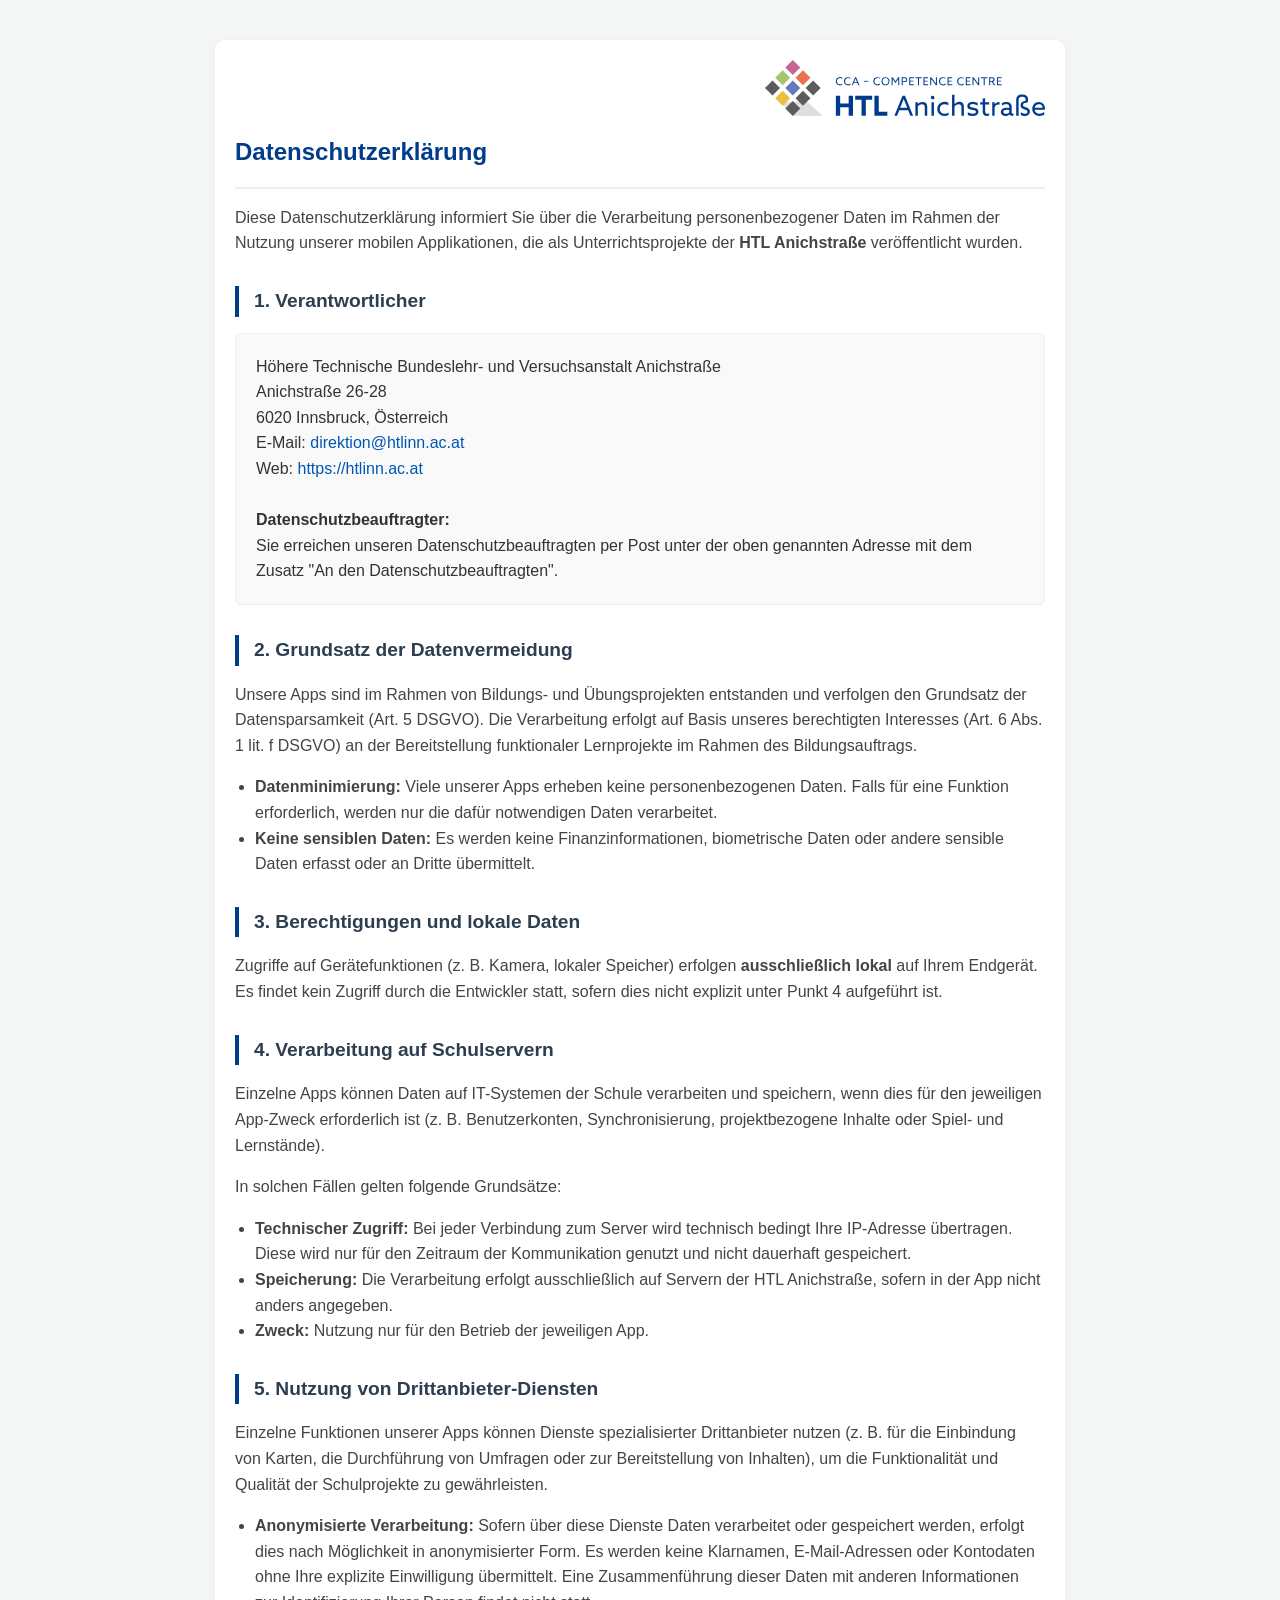
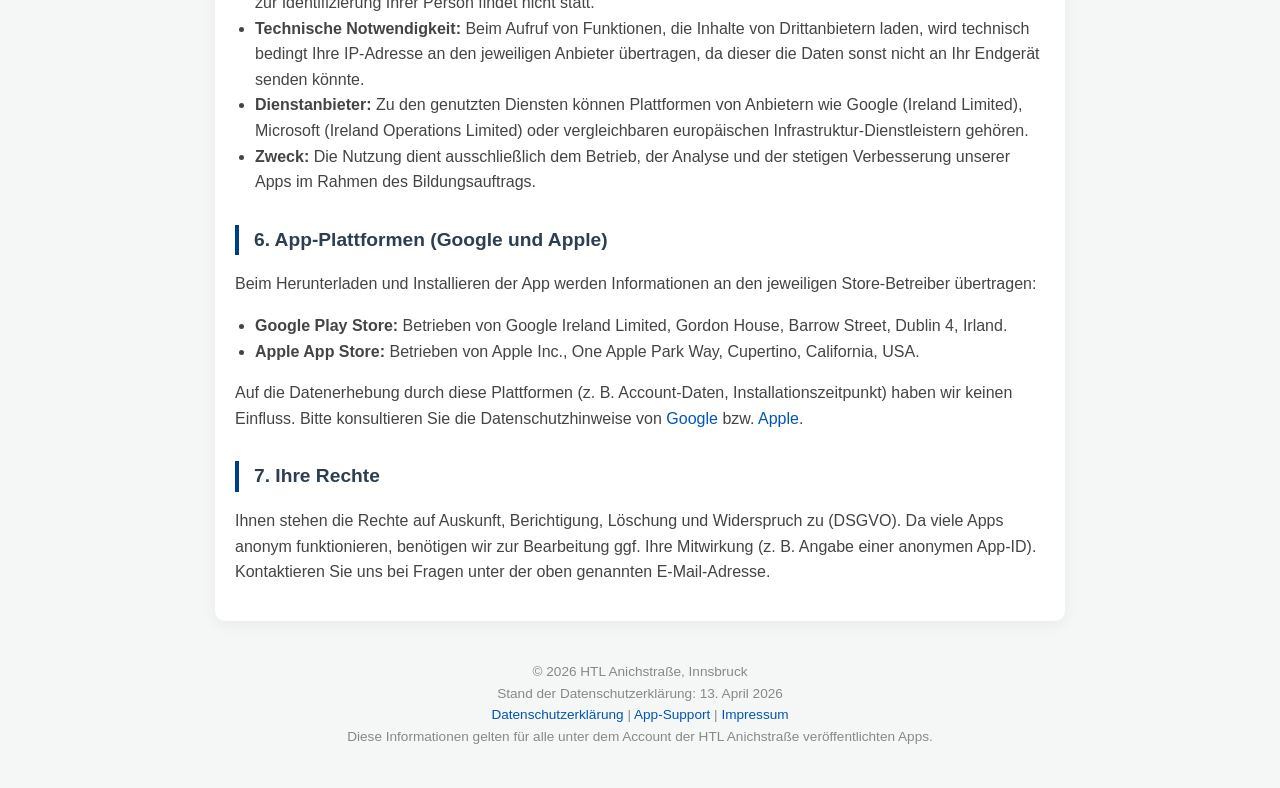
==== datenschutz/index.html @ c4dff3df "Aktualisiere den Text im Footer der Datenschutzerklärung und der Support-Seite für mehr Klarheit übe" ====
<!DOCTYPE html>
<html lang="de">
<head>
    <meta charset="UTF-8">
    <meta name="viewport" content="width=device-width, initial-scale=1.0">
    <link rel="icon" type="image/x-icon" href="/assets/icons/favicon.ico">
    <title>Datenschutzerklärung | HTL Anichstraße App-Projekte</title>
    <style>
        body {
            font-family: -apple-system, BlinkMacSystemFont, "Segoe UI", Roboto, Helvetica, Arial, sans-serif;
            line-height: 1.6;
            color: #333;
            max-width: 850px;
            margin: 0 auto;
            padding: 40px 20px;
            background-color: #f4f7f6;
        }
        .content-box {
            background: #fff;
            padding: 20px;
            border-radius: 10px;
            box-shadow: 0 4px 15px rgba(0,0,0,0.05);
        }
        h1 { color: #003C8B; border-bottom: 2px solid #eee; padding-bottom: 15px; margin-top: 10px; font-size: 1.5em;}
        h2 { color: #2c3e50; margin-top: 30px; border-left: 4px solid #003C8B; padding-left: 15px; font-size: 1.2em;}
        p, li { color: #444; font-size: 1.0em; }
        ul { padding-left: 20px; }
        .contact-info { background: #f9f9f9; padding: 20px; border-radius: 5px; border: 1px solid #eee; }
        footer { text-align: center; margin-top: 40px; font-size: 0.85em; color: #888; }
        a { color: #0056b3; text-decoration: none; }
        a:hover { text-decoration: underline; }
        .site-header { text-align: right; }
    </style>
</head>
<body>
    
<div class="content-box">
    <header class="site-header">
        <img src="/assets/images/htl-anichstrasse-logo.svg" alt="HTL Anichstraße Logo" style="max-width: 280px; height: auto;" />
    </header>

    <h1>Datenschutzerklärung</h1>
    <p>Diese Datenschutzerklärung informiert Sie über die Verarbeitung personenbezogener Daten im Rahmen der Nutzung unserer mobilen Applikationen, die als Unterrichtsprojekte der <strong>HTL Anichstraße</strong> veröffentlicht wurden.</p>

    <h2>1. Verantwortlicher</h2>
    <div class="contact-info">
        Höhere Technische Bundeslehr- und Versuchsanstalt Anichstraße<br>
        Anichstraße 26-28<br>
        6020 Innsbruck, Österreich<br>
        E-Mail: <a href="mailto:direktion@htlinn.ac.at">direktion@htlinn.ac.at</a><br>
        Web: <a href="https://htlinn.ac.at" target="_blank">https://htlinn.ac.at</a><br><br>
        <strong>Datenschutzbeauftragter:</strong><br>
        Sie erreichen unseren Datenschutzbeauftragten per Post unter der oben genannten Adresse mit dem Zusatz "An den Datenschutzbeauftragten".
    </div>

    <h2>2. Grundsatz der Datenvermeidung</h2>
    <p>Unsere Apps sind im Rahmen von Bildungs- und Übungsprojekten entstanden und verfolgen den Grundsatz der Datensparsamkeit (Art. 5 DSGVO). Die Verarbeitung erfolgt auf Basis unseres berechtigten Interesses (Art. 6 Abs. 1 lit. f DSGVO) an der Bereitstellung funktionaler Lernprojekte im Rahmen des Bildungsauftrags.</p>
    <ul>
        <li><strong>Datenminimierung:</strong> Viele unserer Apps erheben keine personenbezogenen Daten. Falls für eine Funktion erforderlich, werden nur die dafür notwendigen Daten verarbeitet.</li>
        <li><strong>Keine sensiblen Daten:</strong> Es werden keine Finanzinformationen, biometrische Daten oder andere sensible Daten erfasst oder an Dritte übermittelt.</li>
    </ul>

    <h2>3. Berechtigungen und lokale Daten</h2>
    <p>Zugriffe auf Gerätefunktionen (z. B. Kamera, lokaler Speicher) erfolgen <strong>ausschließlich lokal</strong> auf Ihrem Endgerät. Es findet kein Zugriff durch die Entwickler statt, sofern dies nicht explizit unter Punkt 4 aufgeführt ist.</p>

    <h2>4. Verarbeitung auf Schulservern</h2>
    <p>Einzelne Apps können Daten auf IT-Systemen der Schule verarbeiten und speichern, wenn dies für den jeweiligen App-Zweck erforderlich ist (z. B. Benutzerkonten, Synchronisierung, projektbezogene Inhalte oder Spiel- und Lernstände).</p>
    <p>In solchen Fällen gelten folgende Grundsätze:</p>
    <ul>
        <li><strong>Technischer Zugriff:</strong> Bei jeder Verbindung zum Server wird technisch bedingt Ihre IP-Adresse übertragen. Diese wird nur für den Zeitraum der Kommunikation genutzt und nicht dauerhaft gespeichert.</li>
        <li><strong>Speicherung:</strong> Die Verarbeitung erfolgt ausschließlich auf Servern der HTL Anichstraße, sofern in der App nicht anders angegeben.</li>
        <li><strong>Zweck:</strong> Nutzung nur für den Betrieb der jeweiligen App.</li>
    </ul>

    <h2>5. Nutzung von Drittanbieter-Diensten</h2>
    <p>Einzelne Funktionen unserer Apps können Dienste spezialisierter Drittanbieter nutzen (z. B. für die Einbindung von Karten, die Durchführung von Umfragen oder zur Bereitstellung von Inhalten), um die Funktionalität und Qualität der Schulprojekte zu gewährleisten.</p>
    <ul>
        <li><strong>Anonymisierte Verarbeitung:</strong> Sofern über diese Dienste Daten verarbeitet oder gespeichert werden, erfolgt dies nach Möglichkeit in anonymisierter Form. Es werden keine Klarnamen, E-Mail-Adressen oder Kontodaten ohne Ihre explizite Einwilligung übermittelt. Eine Zusammenführung dieser Daten mit anderen Informationen zur Identifizierung Ihrer Person findet nicht statt.</li>
        <li><strong>Technische Notwendigkeit:</strong> Beim Aufruf von Funktionen, die Inhalte von Drittanbietern laden, wird technisch bedingt Ihre IP-Adresse an den jeweiligen Anbieter übertragen, da dieser die Daten sonst nicht an Ihr Endgerät senden könnte.</li>
        <li><strong>Dienstanbieter:</strong> Zu den genutzten Diensten können Plattformen von Anbietern wie Google (Ireland Limited), Microsoft (Ireland Operations Limited) oder vergleichbaren europäischen Infrastruktur-Dienstleistern gehören.</li>
        <li><strong>Zweck:</strong> Die Nutzung dient ausschließlich dem Betrieb, der Analyse und der stetigen Verbesserung unserer Apps im Rahmen des Bildungsauftrags.</li>
    </ul>

    <h2>6. App-Plattformen (Google und Apple)</h2>
    <p>Beim Herunterladen und Installieren der App werden Informationen an den jeweiligen Store-Betreiber übertragen:</p>
    <ul>
        <li><strong>Google Play Store:</strong> Betrieben von Google Ireland Limited, Gordon House, Barrow Street, Dublin 4, Irland.</li>
        <li><strong>Apple App Store:</strong> Betrieben von Apple Inc., One Apple Park Way, Cupertino, California, USA.</li>
    </ul>
    <p>Auf die Datenerhebung durch diese Plattformen (z. B. Account-Daten, Installationszeitpunkt) haben wir keinen Einfluss. Bitte konsultieren Sie die Datenschutzhinweise von <a href="https://policies.google.com/privacy" target="_blank">Google</a> bzw. <a href="https://www.apple.com/legal/privacy/de-ww/" target="_blank">Apple</a>.</p>

    <h2>7. Ihre Rechte</h2>
    <p>Ihnen stehen die Rechte auf Auskunft, Berichtigung, Löschung und Widerspruch zu (DSGVO). Da viele Apps anonym funktionieren, benötigen wir zur Bearbeitung ggf. Ihre Mitwirkung (z. B. Angabe einer anonymen App-ID). Kontaktieren Sie uns bei Fragen unter der oben genannten E-Mail-Adresse.</p>
</div>

<footer>
    &copy; <span id="current-year"></span> HTL Anichstraße, Innsbruck<br>
    Stand der Datenschutzerklärung: 13. April 2026<br>
    <a href="https://htl-anichstrasse-apps.github.io/datenschutz/">Datenschutzerklärung</a> | 
    <a href="https://htl-anichstrasse-apps.github.io/support/">App-Support</a> | 
    <a href="https://htlinn.ac.at/impressum">Impressum</a><br>
    Diese Informationen gelten für alle unter dem Account der HTL Anichstraße veröffentlichten Apps.
</footer>

<script>
    document.getElementById("current-year").textContent = new Date().getFullYear();
</script>

</body>
</html>
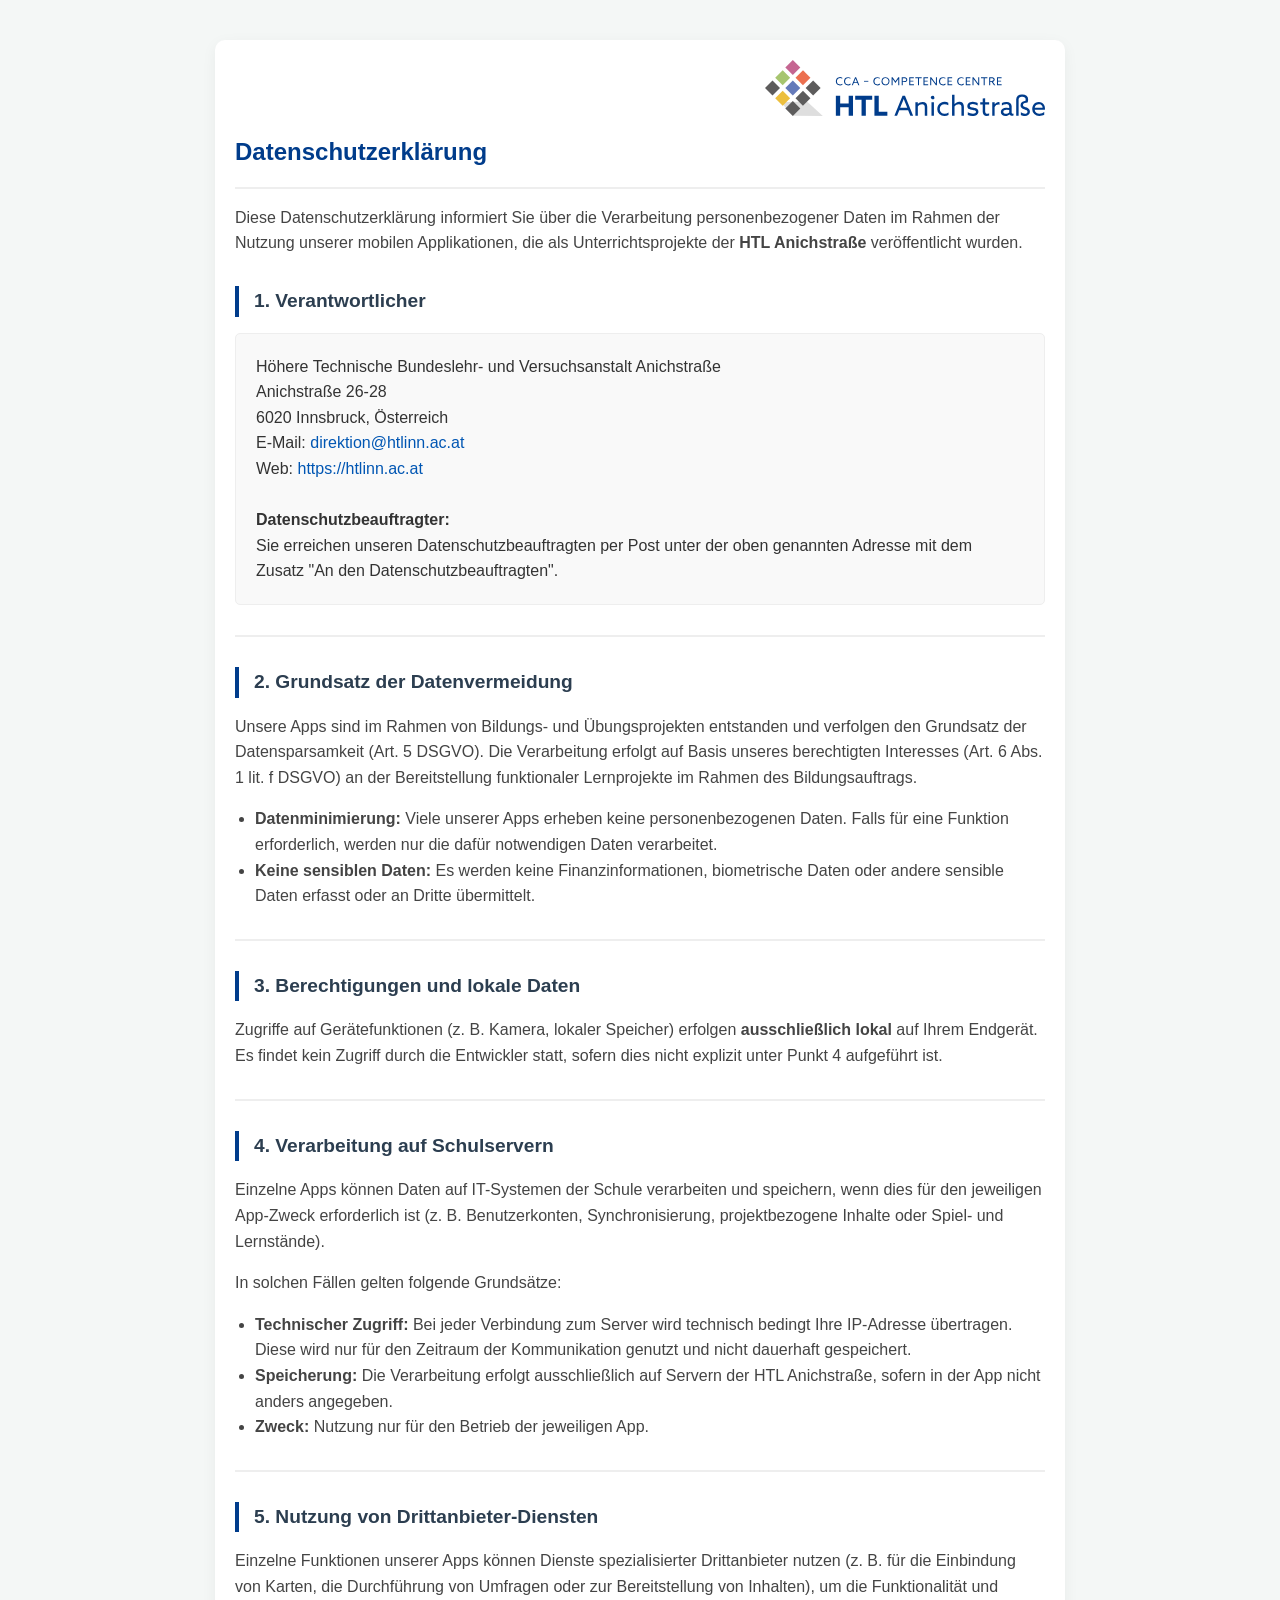
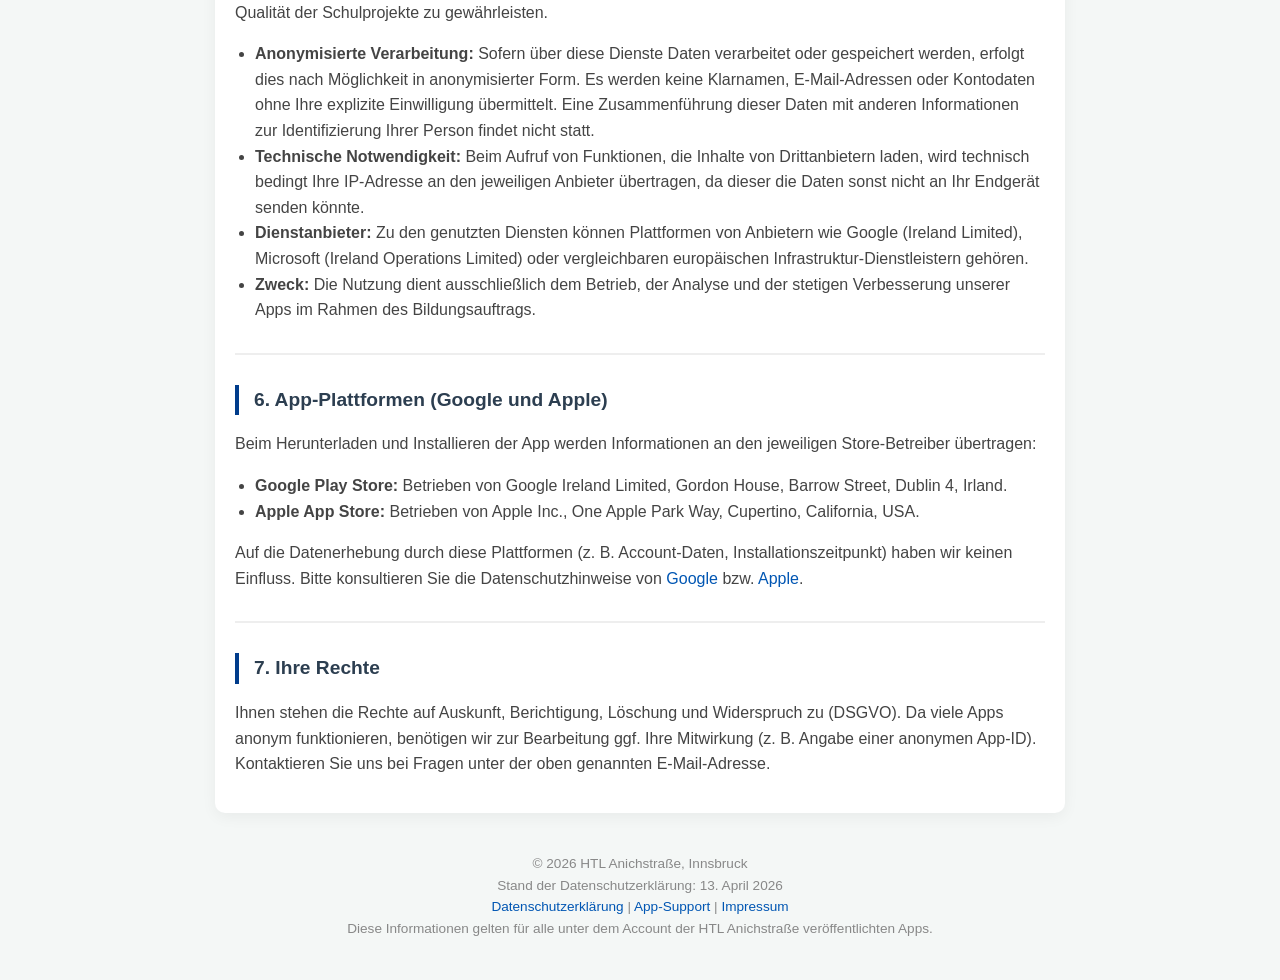
==== commit 24159abf: "Füge Abschnitts-Trenner in Datenschutz- und Support-Seiten hinzu; optimiere Styles für bessere Darst" ====
--- a/datenschutz/index.html
+++ b/datenschutz/index.html
@@ -4,39 +4,14 @@
     <meta charset="UTF-8">
     <meta name="viewport" content="width=device-width, initial-scale=1.0">
     <link rel="icon" type="image/x-icon" href="/assets/icons/favicon.ico">
+    <link rel="stylesheet" href="/assets/styles/main.css">
     <title>Datenschutzerklärung | HTL Anichstraße App-Projekte</title>
-    <style>
-        body {
-            font-family: -apple-system, BlinkMacSystemFont, "Segoe UI", Roboto, Helvetica, Arial, sans-serif;
-            line-height: 1.6;
-            color: #333;
-            max-width: 850px;
-            margin: 0 auto;
-            padding: 40px 20px;
-            background-color: #f4f7f6;
-        }
-        .content-box {
-            background: #fff;
-            padding: 20px;
-            border-radius: 10px;
-            box-shadow: 0 4px 15px rgba(0,0,0,0.05);
-        }
-        h1 { color: #003C8B; border-bottom: 2px solid #eee; padding-bottom: 15px; margin-top: 10px; font-size: 1.5em;}
-        h2 { color: #2c3e50; margin-top: 30px; border-left: 4px solid #003C8B; padding-left: 15px; font-size: 1.2em;}
-        p, li { color: #444; font-size: 1.0em; }
-        ul { padding-left: 20px; }
-        .contact-info { background: #f9f9f9; padding: 20px; border-radius: 5px; border: 1px solid #eee; }
-        footer { text-align: center; margin-top: 40px; font-size: 0.85em; color: #888; }
-        a { color: #0056b3; text-decoration: none; }
-        a:hover { text-decoration: underline; }
-        .site-header { text-align: right; }
-    </style>
 </head>
 <body>
     
 <div class="content-box">
     <header class="site-header">
-        <img src="/assets/images/htl-anichstrasse-logo.svg" alt="HTL Anichstraße Logo" style="max-width: 280px; height: auto;" />
+        <img class="site-logo" src="/assets/images/htl-anichstrasse-logo.svg" alt="HTL Anichstraße Logo" />
     </header>
 
     <h1>Datenschutzerklärung</h1>
@@ -52,6 +27,7 @@
         <strong>Datenschutzbeauftragter:</strong><br>
         Sie erreichen unseren Datenschutzbeauftragten per Post unter der oben genannten Adresse mit dem Zusatz "An den Datenschutzbeauftragten".
     </div>
+    <hr class="section-divider">
 
     <h2>2. Grundsatz der Datenvermeidung</h2>
     <p>Unsere Apps sind im Rahmen von Bildungs- und Übungsprojekten entstanden und verfolgen den Grundsatz der Datensparsamkeit (Art. 5 DSGVO). Die Verarbeitung erfolgt auf Basis unseres berechtigten Interesses (Art. 6 Abs. 1 lit. f DSGVO) an der Bereitstellung funktionaler Lernprojekte im Rahmen des Bildungsauftrags.</p>
@@ -59,9 +35,11 @@
         <li><strong>Datenminimierung:</strong> Viele unserer Apps erheben keine personenbezogenen Daten. Falls für eine Funktion erforderlich, werden nur die dafür notwendigen Daten verarbeitet.</li>
         <li><strong>Keine sensiblen Daten:</strong> Es werden keine Finanzinformationen, biometrische Daten oder andere sensible Daten erfasst oder an Dritte übermittelt.</li>
     </ul>
+    <hr class="section-divider">
 
     <h2>3. Berechtigungen und lokale Daten</h2>
     <p>Zugriffe auf Gerätefunktionen (z. B. Kamera, lokaler Speicher) erfolgen <strong>ausschließlich lokal</strong> auf Ihrem Endgerät. Es findet kein Zugriff durch die Entwickler statt, sofern dies nicht explizit unter Punkt 4 aufgeführt ist.</p>
+    <hr class="section-divider">
 
     <h2>4. Verarbeitung auf Schulservern</h2>
     <p>Einzelne Apps können Daten auf IT-Systemen der Schule verarbeiten und speichern, wenn dies für den jeweiligen App-Zweck erforderlich ist (z. B. Benutzerkonten, Synchronisierung, projektbezogene Inhalte oder Spiel- und Lernstände).</p>
@@ -71,6 +49,7 @@
         <li><strong>Speicherung:</strong> Die Verarbeitung erfolgt ausschließlich auf Servern der HTL Anichstraße, sofern in der App nicht anders angegeben.</li>
         <li><strong>Zweck:</strong> Nutzung nur für den Betrieb der jeweiligen App.</li>
     </ul>
+    <hr class="section-divider">
 
     <h2>5. Nutzung von Drittanbieter-Diensten</h2>
     <p>Einzelne Funktionen unserer Apps können Dienste spezialisierter Drittanbieter nutzen (z. B. für die Einbindung von Karten, die Durchführung von Umfragen oder zur Bereitstellung von Inhalten), um die Funktionalität und Qualität der Schulprojekte zu gewährleisten.</p>
@@ -80,6 +59,7 @@
         <li><strong>Dienstanbieter:</strong> Zu den genutzten Diensten können Plattformen von Anbietern wie Google (Ireland Limited), Microsoft (Ireland Operations Limited) oder vergleichbaren europäischen Infrastruktur-Dienstleistern gehören.</li>
         <li><strong>Zweck:</strong> Die Nutzung dient ausschließlich dem Betrieb, der Analyse und der stetigen Verbesserung unserer Apps im Rahmen des Bildungsauftrags.</li>
     </ul>
+    <hr class="section-divider">
 
     <h2>6. App-Plattformen (Google und Apple)</h2>
     <p>Beim Herunterladen und Installieren der App werden Informationen an den jeweiligen Store-Betreiber übertragen:</p>
@@ -88,6 +68,7 @@
         <li><strong>Apple App Store:</strong> Betrieben von Apple Inc., One Apple Park Way, Cupertino, California, USA.</li>
     </ul>
     <p>Auf die Datenerhebung durch diese Plattformen (z. B. Account-Daten, Installationszeitpunkt) haben wir keinen Einfluss. Bitte konsultieren Sie die Datenschutzhinweise von <a href="https://policies.google.com/privacy" target="_blank">Google</a> bzw. <a href="https://www.apple.com/legal/privacy/de-ww/" target="_blank">Apple</a>.</p>
+    <hr class="section-divider">
 
     <h2>7. Ihre Rechte</h2>
     <p>Ihnen stehen die Rechte auf Auskunft, Berichtigung, Löschung und Widerspruch zu (DSGVO). Da viele Apps anonym funktionieren, benötigen wir zur Bearbeitung ggf. Ihre Mitwirkung (z. B. Angabe einer anonymen App-ID). Kontaktieren Sie uns bei Fragen unter der oben genannten E-Mail-Adresse.</p>
--- a/assets/styles/main.css
+++ b/assets/styles/main.css
@@ -0,0 +1,200 @@
+body {
+    font-family: -apple-system, BlinkMacSystemFont, "Segoe UI", Roboto, Helvetica, Arial, sans-serif;
+    line-height: 1.6;
+    color: #333;
+    max-width: 850px;
+    margin: 0 auto;
+    padding: 40px 20px;
+    background-color: #f4f7f6;
+}
+
+.content-box {
+    background: #fff;
+    padding: 20px;
+    border-radius: 10px;
+    box-shadow: 0 4px 15px rgba(0,0,0,0.05);
+}
+
+h1 {
+    color: #003C8B;
+    border-bottom: 2px solid #eee;
+    padding-bottom: 15px;
+    margin-top: 10px;
+    font-size: 1.5em;
+}
+
+h2 {
+    color: #2c3e50;
+    margin-top: 30px;
+    border-left: 4px solid #003C8B;
+    padding-left: 15px;
+    font-size: 1.2em;
+}
+
+p,
+li {
+    color: #444;
+    font-size: 1em;
+}
+
+ul {
+    padding-left: 20px;
+}
+
+.contact-info {
+    background: #f9f9f9;
+    padding: 20px;
+    border-radius: 5px;
+    border: 1px solid #eee;
+}
+
+footer {
+    text-align: center;
+    margin-top: 40px;
+    font-size: 0.85em;
+    color: #888;
+}
+
+a {
+    color: #0056b3;
+    text-decoration: none;
+}
+
+a:hover {
+    text-decoration: underline;
+}
+
+.site-header {
+    text-align: right;
+}
+
+.site-logo {
+    max-width: 280px;
+    height: auto;
+}
+
+.section-divider {
+    border: none;
+    border-top: 2px solid #eee;
+    margin: 30px 0;
+}
+
+/* App badges */
+.app-list {
+    list-style: none;
+    padding: 0;
+}
+
+.app-item {
+    margin-bottom: 30px;
+    padding-bottom: 20px;
+    border-bottom: 1px solid #f0f0f0;
+}
+
+.app-item:last-child {
+    border-bottom: none;
+}
+
+.badge-container {
+    display: flex;
+    gap: 16px;
+    margin-top: 15px;
+    align-items: flex-start;
+}
+
+.badge-item {
+    display: flex;
+    flex-direction: column;
+    align-items: center;
+}
+
+.badge-link {
+    display: flex;
+    align-items: center;
+    height: 62px;
+}
+
+.badge-container img {
+    display: block;
+    transition: transform 0.2s;
+}
+
+.badge-apple {
+    height: 50px;
+    width: auto;
+}
+
+.badge-google {
+    height: 65px;
+    width: auto;
+}
+
+.badge-container img:hover {
+    transform: scale(1.05);
+}
+
+.badge-coming-soon {
+    filter: grayscale(100%);
+    opacity: 0.4;
+    pointer-events: none;
+    cursor: default;
+}
+
+.app-qr {
+    display: flex;
+    align-items: center;
+    justify-content: center;
+    margin-top: 0;
+    padding: 4px;
+    background: #fff;
+    border: 1px solid #e6e6e6;
+    border-radius: 10px;
+    box-shadow: 0 2px 8px rgba(0, 0, 0, 0.04);
+}
+
+.badge-qr-wrapper {
+    margin-top: 12px;
+    display: flex;
+    align-items: flex-start;
+    justify-content: flex-start;
+    padding: 4px;
+    background: #fff;
+    border: 1px solid #e6e6e6;
+    border-radius: 10px;
+    box-shadow: 0 2px 8px rgba(0, 0, 0, 0.04);
+}
+
+.badge-qr-wrapper img {
+    width: 124px;
+    height: 124px;
+    max-width: 124px;
+}
+
+@media (max-width: 480px) {
+    body {
+        padding: 0;
+    }
+
+    .badge-container {
+        gap: 16px;
+    }
+
+    .badge-link {
+        height: 54px;
+    }
+
+    .badge-apple {
+        height: 44px;
+    }
+
+    .badge-google {
+        height: 57px;
+    }
+
+    .badge-qr-wrapper img {
+        width: 110px;
+        height: 110px;
+        max-width: 110px;
+    }
+}
+
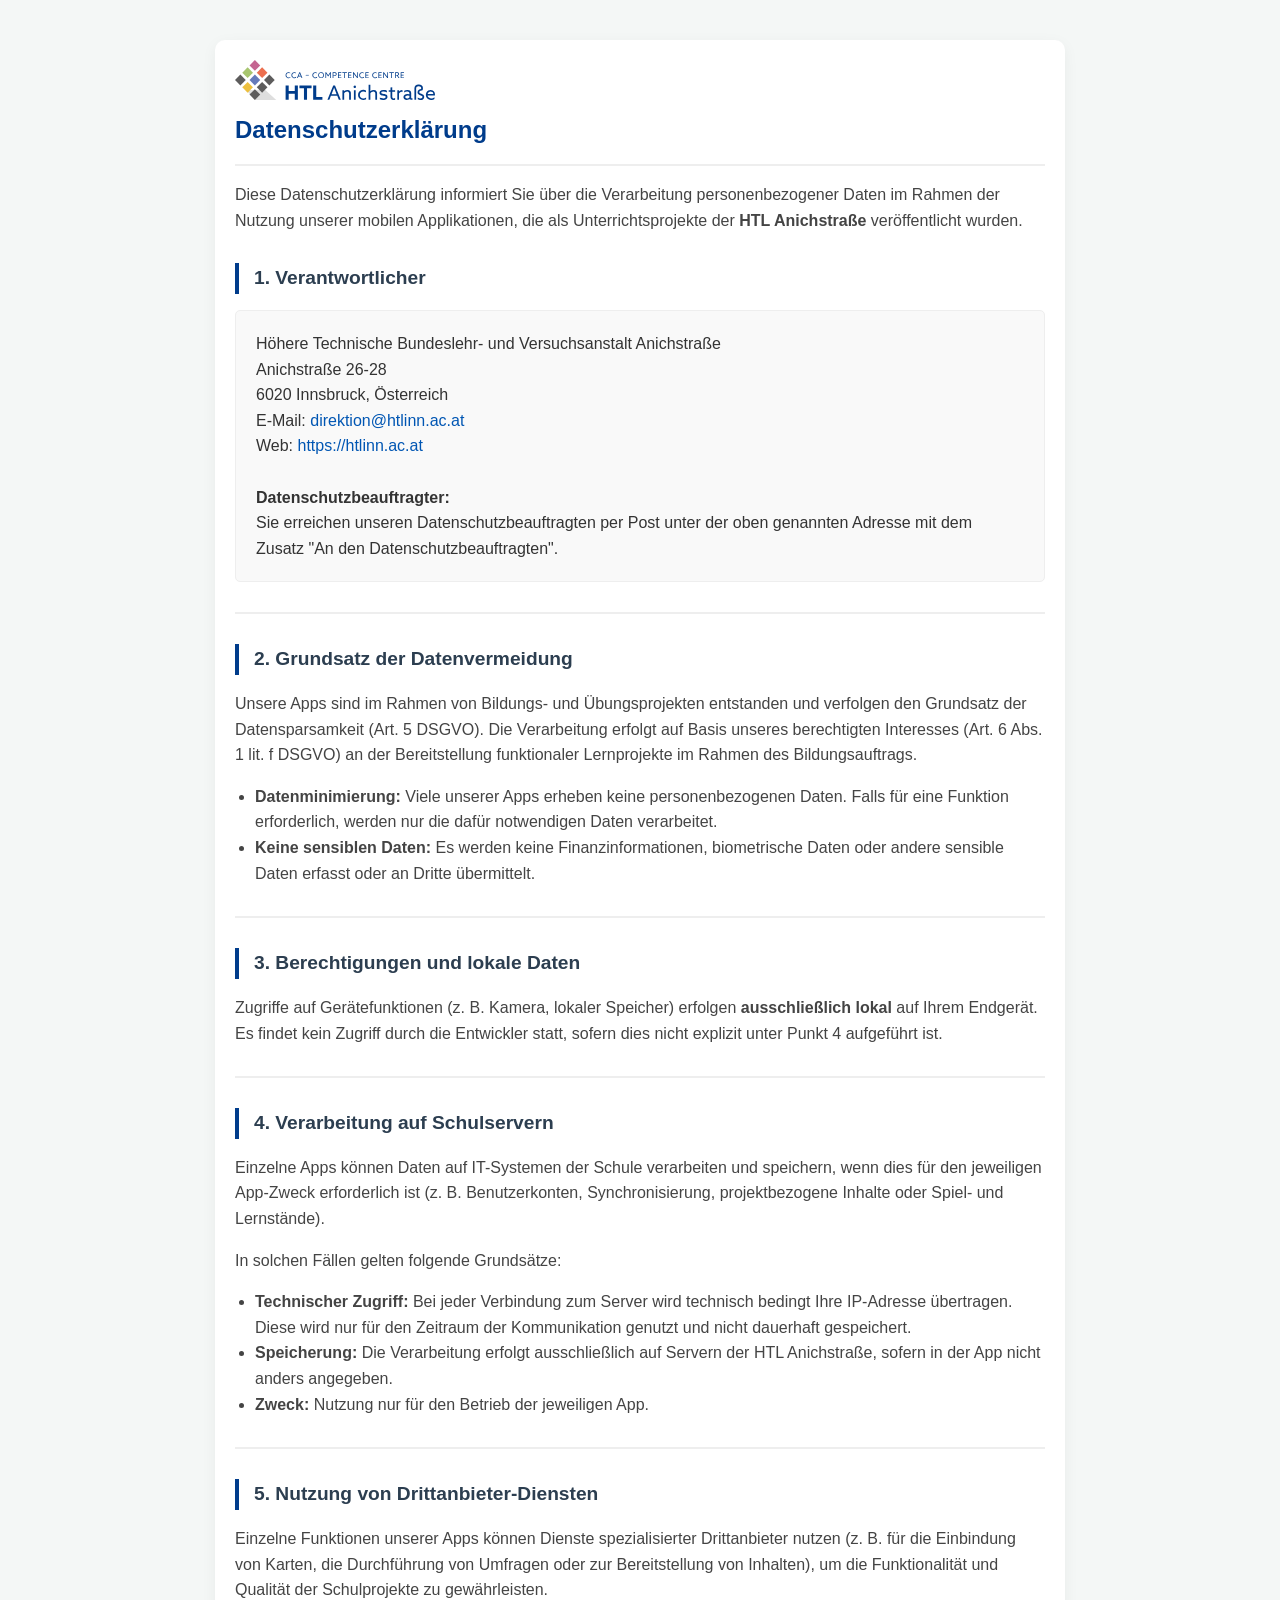
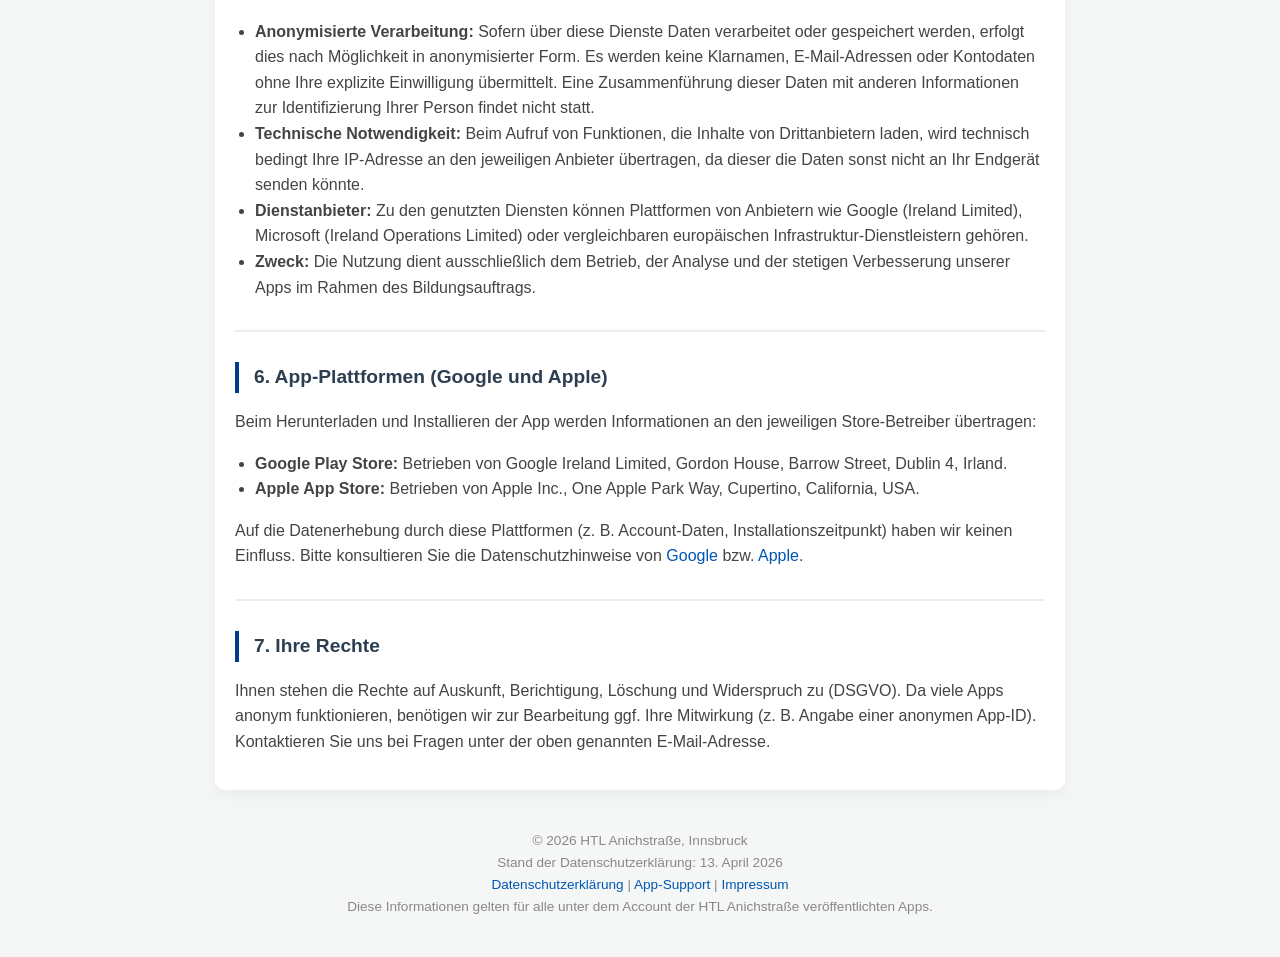
==== commit 07cef0de: "Füge Burger-Menü-Navigation hinzu; optimiere Styles für Header und Navigation" ====
--- a/datenschutz/index.html
+++ b/datenschutz/index.html
@@ -12,7 +12,15 @@
 <div class="content-box">
     <header class="site-header">
         <img class="site-logo" src="/assets/images/htl-anichstrasse-logo.svg" alt="HTL Anichstraße Logo" />
+        <button class="burger-btn" aria-label="Menü öffnen" aria-expanded="false" aria-controls="main-nav">
+            <span></span><span></span><span></span>
+        </button>
     </header>
+
+    <nav class="main-nav" id="main-nav" aria-hidden="true">
+        <a href="/datenschutz/">Datenschutzerklärung</a>
+        <a href="/support/">Support</a>
+    </nav>
 
     <h1>Datenschutzerklärung</h1>
     <p>Diese Datenschutzerklärung informiert Sie über die Verarbeitung personenbezogener Daten im Rahmen der Nutzung unserer mobilen Applikationen, die als Unterrichtsprojekte der <strong>HTL Anichstraße</strong> veröffentlicht wurden.</p>
@@ -85,6 +93,15 @@
 
 <script>
     document.getElementById("current-year").textContent = new Date().getFullYear();
+
+    var burgerBtn = document.querySelector(".burger-btn");
+    var mainNav = document.getElementById("main-nav");
+    burgerBtn.addEventListener("click", function () {
+        var isOpen = mainNav.classList.toggle("is-open");
+        burgerBtn.classList.toggle("is-open", isOpen);
+        burgerBtn.setAttribute("aria-expanded", isOpen);
+        mainNav.setAttribute("aria-hidden", !isOpen);
+    });
 </script>
 
 </body>
--- a/assets/styles/main.css
+++ b/assets/styles/main.css
@@ -65,18 +65,109 @@
 }
 
 .site-header {
-    text-align: right;
+    display: flex;
+    align-items: center;
+    justify-content: space-between;
 }
 
 .site-logo {
-    max-width: 280px;
+    max-width: 200px;
     height: auto;
+}
+
+/* Burger menu */
+.burger-btn {
+    display: flex;
+    flex-direction: column;
+    justify-content: space-between;
+    width: 28px;
+    height: 20px;
+    background: none;
+    border: none;
+    cursor: pointer;
+    padding: 0;
+    flex-shrink: 0;
+}
+
+.burger-btn span {
+    display: block;
+    height: 3px;
+    background: #003C8B;
+    border-radius: 2px;
+    transition: transform 0.2s, opacity 0.2s;
+}
+
+.burger-btn.is-open span:nth-child(1) {
+    transform: translateY(8.5px) rotate(45deg);
+}
+
+.burger-btn.is-open span:nth-child(2) {
+    opacity: 0;
+}
+
+.burger-btn.is-open span:nth-child(3) {
+    transform: translateY(-8.5px) rotate(-45deg);
+}
+
+.main-nav {
+    display: flex;
+    flex-direction: column;
+    gap: 0;
+    overflow: hidden;
+    max-height: 0;
+    transition: max-height 0.25s ease;
+    border-bottom: 1px solid transparent;
+}
+
+.main-nav.is-open {
+    max-height: 200px;
+    border-bottom-color: #eee;
+    margin-bottom: 16px;
+}
+
+.main-nav a {
+    padding: 10px 4px;
+    font-size: 1em;
+    font-weight: 500;
+    color: #003C8B;
+    border-top: 1px solid #eee;
+}
+
+.main-nav a:hover {
+    background: #f4f7f6;
 }
 
 .section-divider {
     border: none;
     border-top: 2px solid #eee;
     margin: 30px 0;
+}
+
+.app-name {
+    display: block;
+    font-size: 1.15em;
+    font-weight: 700;
+    color: #003C8B;
+    margin-bottom: 4px;
+}
+
+.app-badge-coming-soon {
+    display: inline-block;
+    font-size: 0.65em;
+    font-weight: 600;
+    color: #fff;
+    background: #888;
+    border-radius: 4px;
+    padding: 1px 6px;
+    vertical-align: middle;
+    margin-left: 6px;
+    position: relative;
+    top: -2px;
+}
+
+.app-description {
+    margin: 0 0 4px 0;
+    color: #444;
 }
 
 /* App badges */
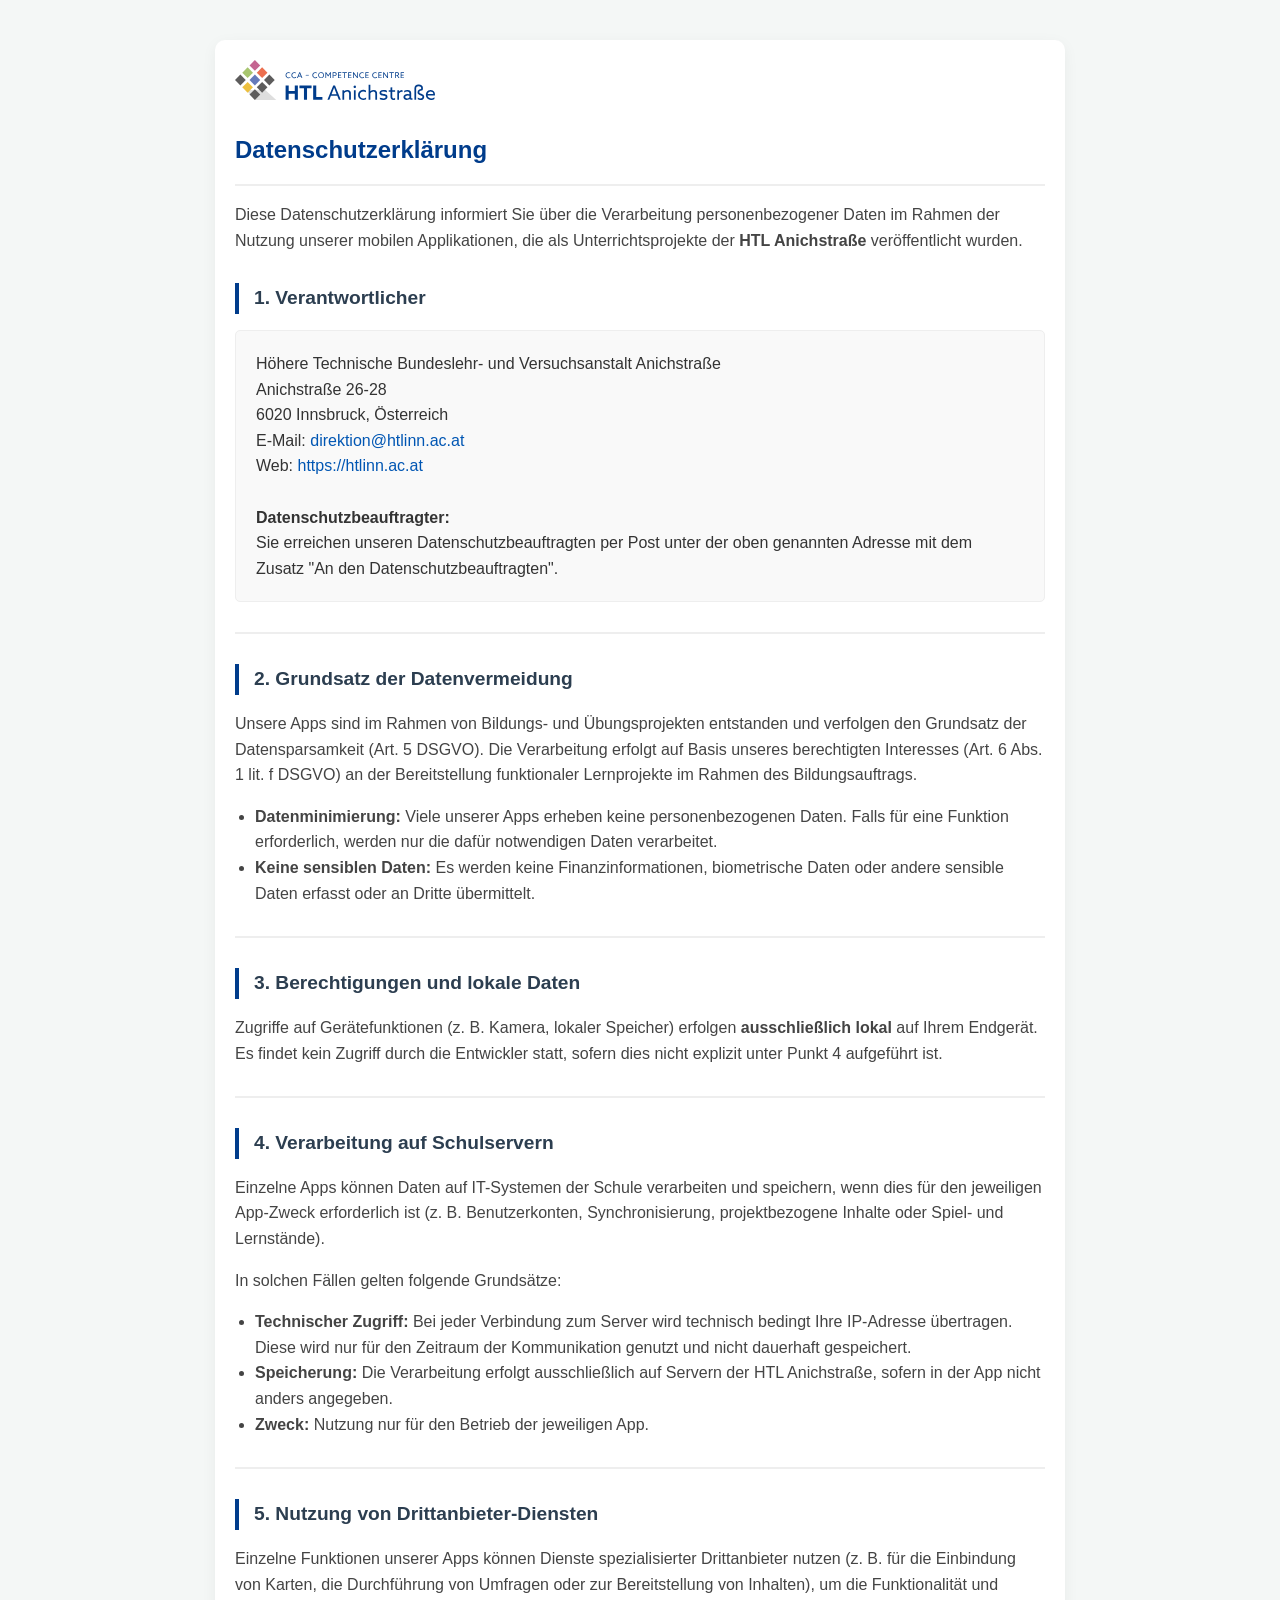
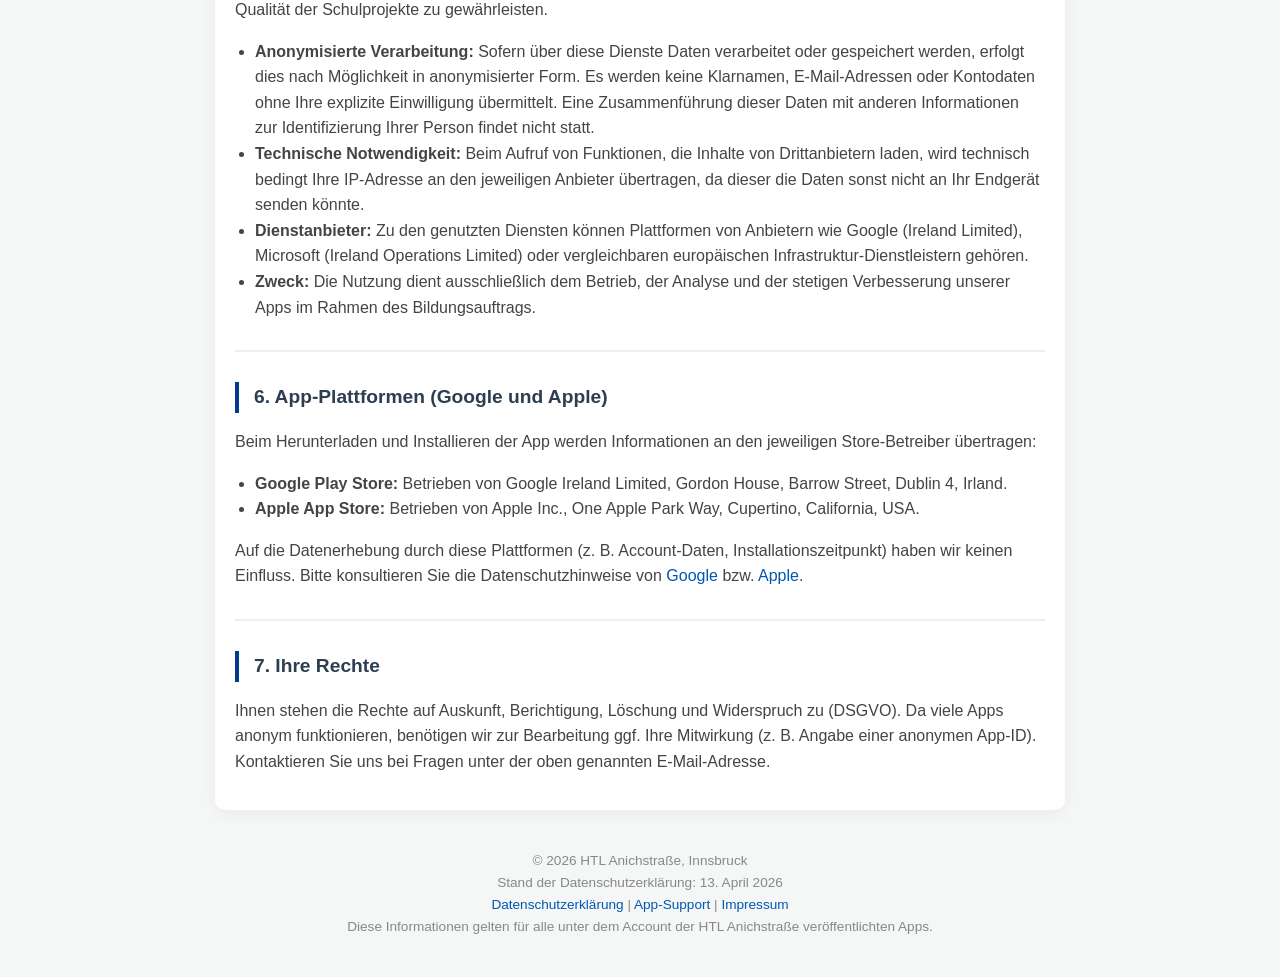
==== commit d13624fc: "Füge Home-Link zur Navigation in Datenschutz- und Support-Seiten hinzu; aktualisiere Footer-Links fü" ====
--- a/datenschutz/index.html
+++ b/datenschutz/index.html
@@ -18,6 +18,7 @@
     </header>
 
     <nav class="main-nav" id="main-nav" aria-hidden="true">
+        <a href="/">Home</a>
         <a href="/datenschutz/">Datenschutzerklärung</a>
         <a href="/support/">Support</a>
     </nav>
@@ -85,8 +86,8 @@
 <footer>
     &copy; <span id="current-year"></span> HTL Anichstraße, Innsbruck<br>
     Stand der Datenschutzerklärung: 13. April 2026<br>
-    <a href="https://htl-anichstrasse-apps.github.io/datenschutz/">Datenschutzerklärung</a> | 
-    <a href="https://htl-anichstrasse-apps.github.io/support/">App-Support</a> | 
+    <a href="/datenschutz/">Datenschutzerklärung</a> | 
+    <a href="/support/">App-Support</a> | 
     <a href="https://htlinn.ac.at/impressum">Impressum</a><br>
     Diese Informationen gelten für alle unter dem Account der HTL Anichstraße veröffentlichten Apps.
 </footer>
--- a/assets/styles/main.css
+++ b/assets/styles/main.css
@@ -73,6 +73,7 @@
 .site-logo {
     max-width: 200px;
     height: auto;
+    margin-bottom: 20px;
 }
 
 /* Burger menu */
@@ -117,11 +118,13 @@
     max-height: 0;
     transition: max-height 0.25s ease;
     border-bottom: 1px solid transparent;
+    margin-top: 0;
 }
 
 .main-nav.is-open {
     max-height: 200px;
     border-bottom-color: #eee;
+    margin-top: 12px;
     margin-bottom: 16px;
 }
 
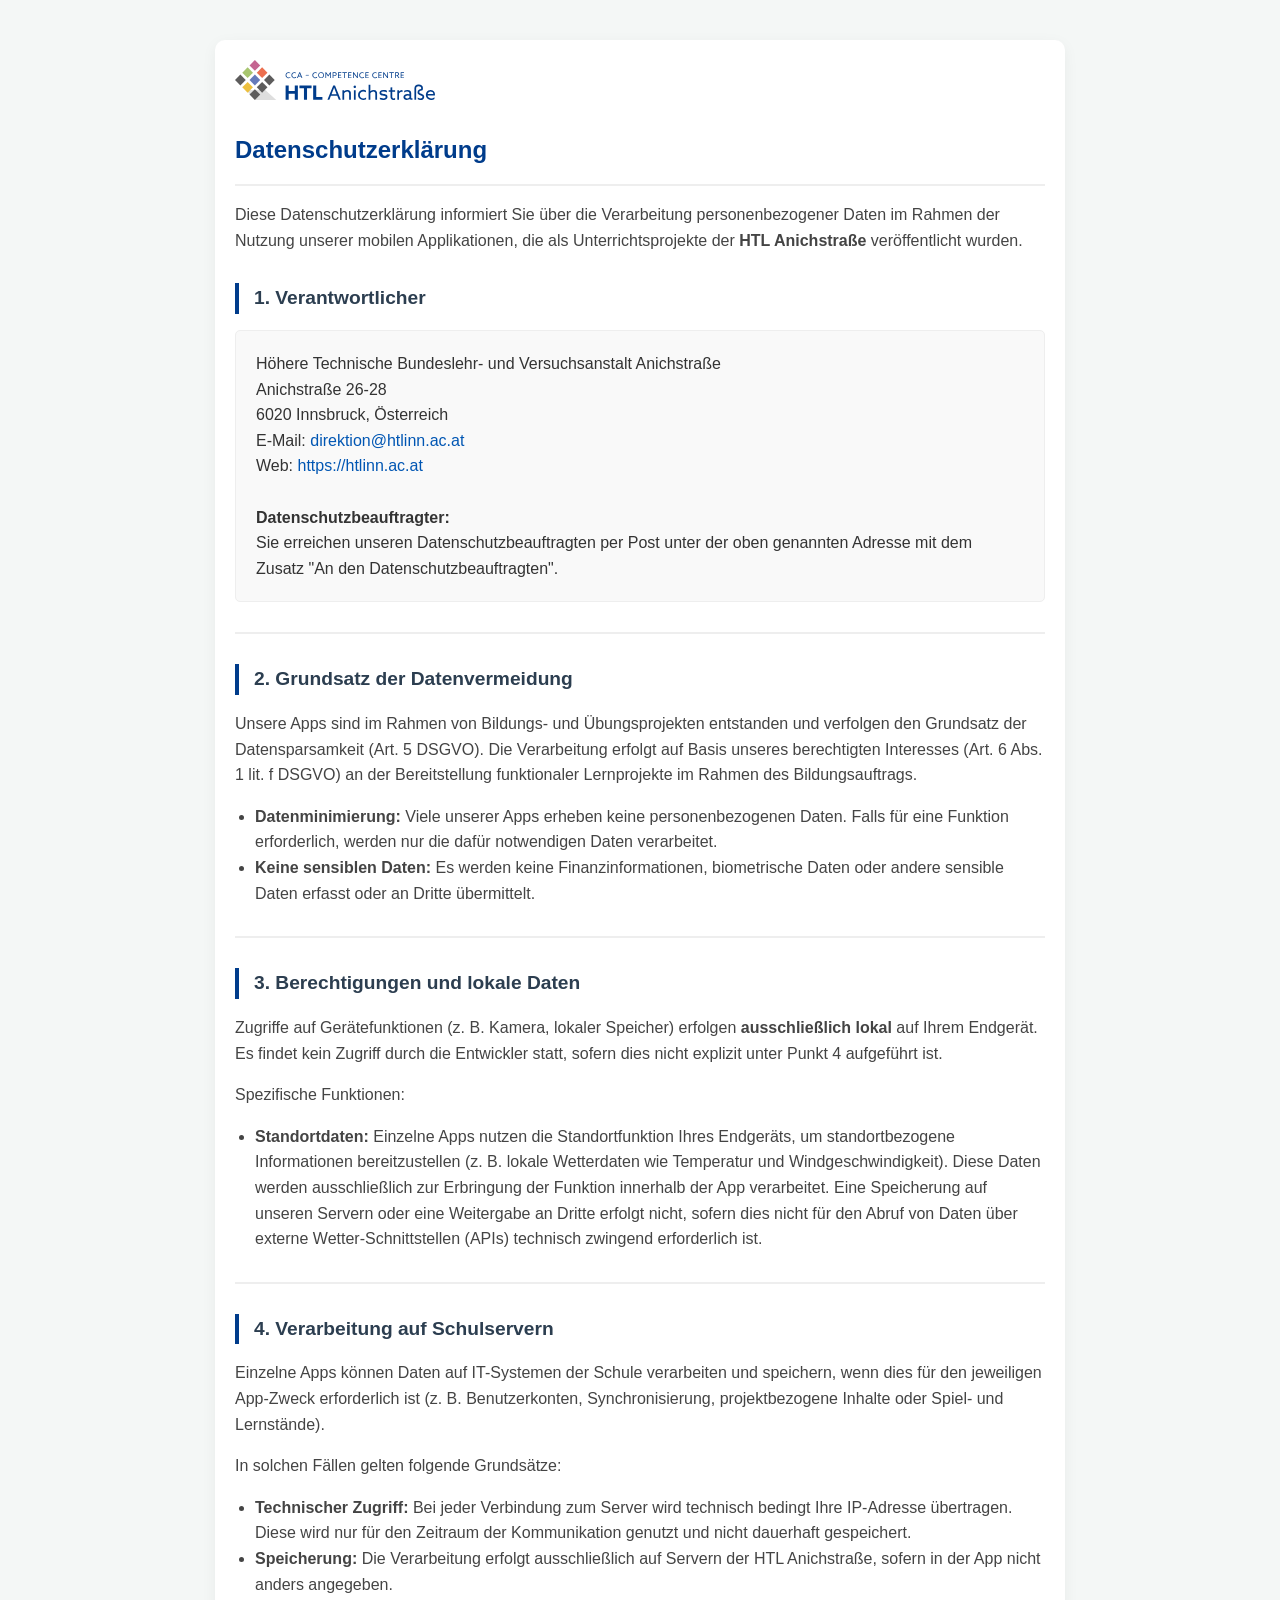
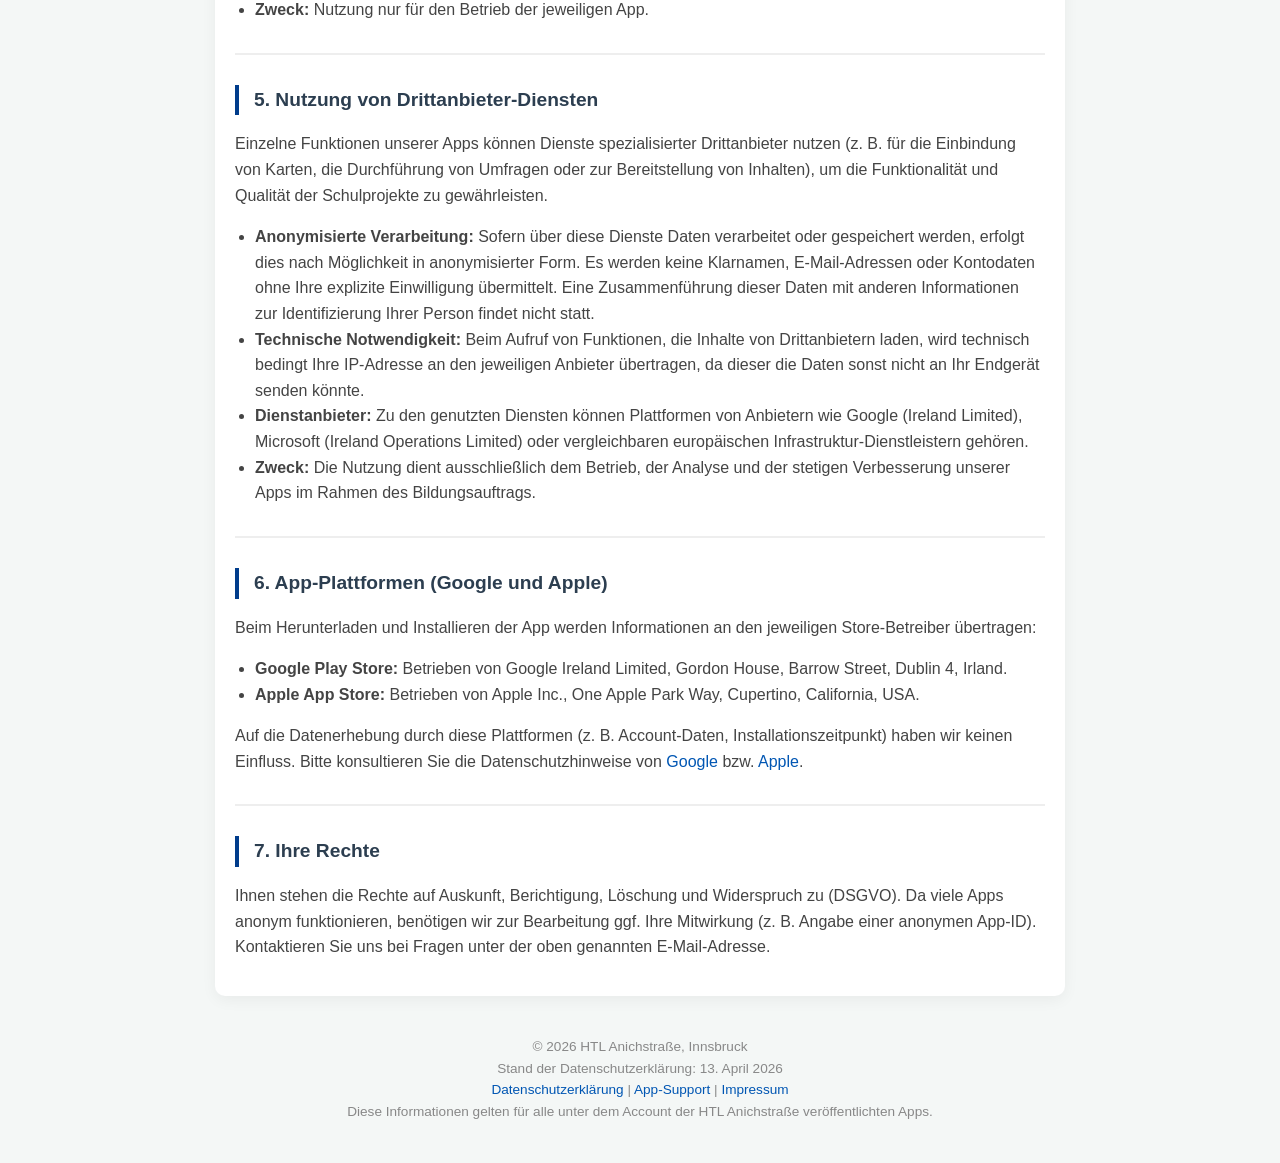
==== commit 4d2d858d: "Füge Informationen zu standortbezogenen Funktionen in die Datenschutzerklärung ein" ====
--- a/datenschutz/index.html
+++ b/datenschutz/index.html
@@ -48,6 +48,10 @@
 
     <h2>3. Berechtigungen und lokale Daten</h2>
     <p>Zugriffe auf Gerätefunktionen (z. B. Kamera, lokaler Speicher) erfolgen <strong>ausschließlich lokal</strong> auf Ihrem Endgerät. Es findet kein Zugriff durch die Entwickler statt, sofern dies nicht explizit unter Punkt 4 aufgeführt ist.</p>
+    <p>Spezifische Funktionen:</p>
+    <ul>
+        <li><strong>Standortdaten:</strong> Einzelne Apps nutzen die Standortfunktion Ihres Endgeräts, um standortbezogene Informationen bereitzustellen (z. B. lokale Wetterdaten wie Temperatur und Windgeschwindigkeit). Diese Daten werden ausschließlich zur Erbringung der Funktion innerhalb der App verarbeitet. Eine Speicherung auf unseren Servern oder eine Weitergabe an Dritte erfolgt nicht, sofern dies nicht für den Abruf von Daten über externe Wetter-Schnittstellen (APIs) technisch zwingend erforderlich ist.</li>
+    </ul>
     <hr class="section-divider">
 
     <h2>4. Verarbeitung auf Schulservern</h2>
--- a/assets/styles/main.css
+++ b/assets/styles/main.css
@@ -88,6 +88,8 @@
     cursor: pointer;
     padding: 0;
     flex-shrink: 0;
+    position: relative;
+    top: -5px;
 }
 
 .burger-btn span {
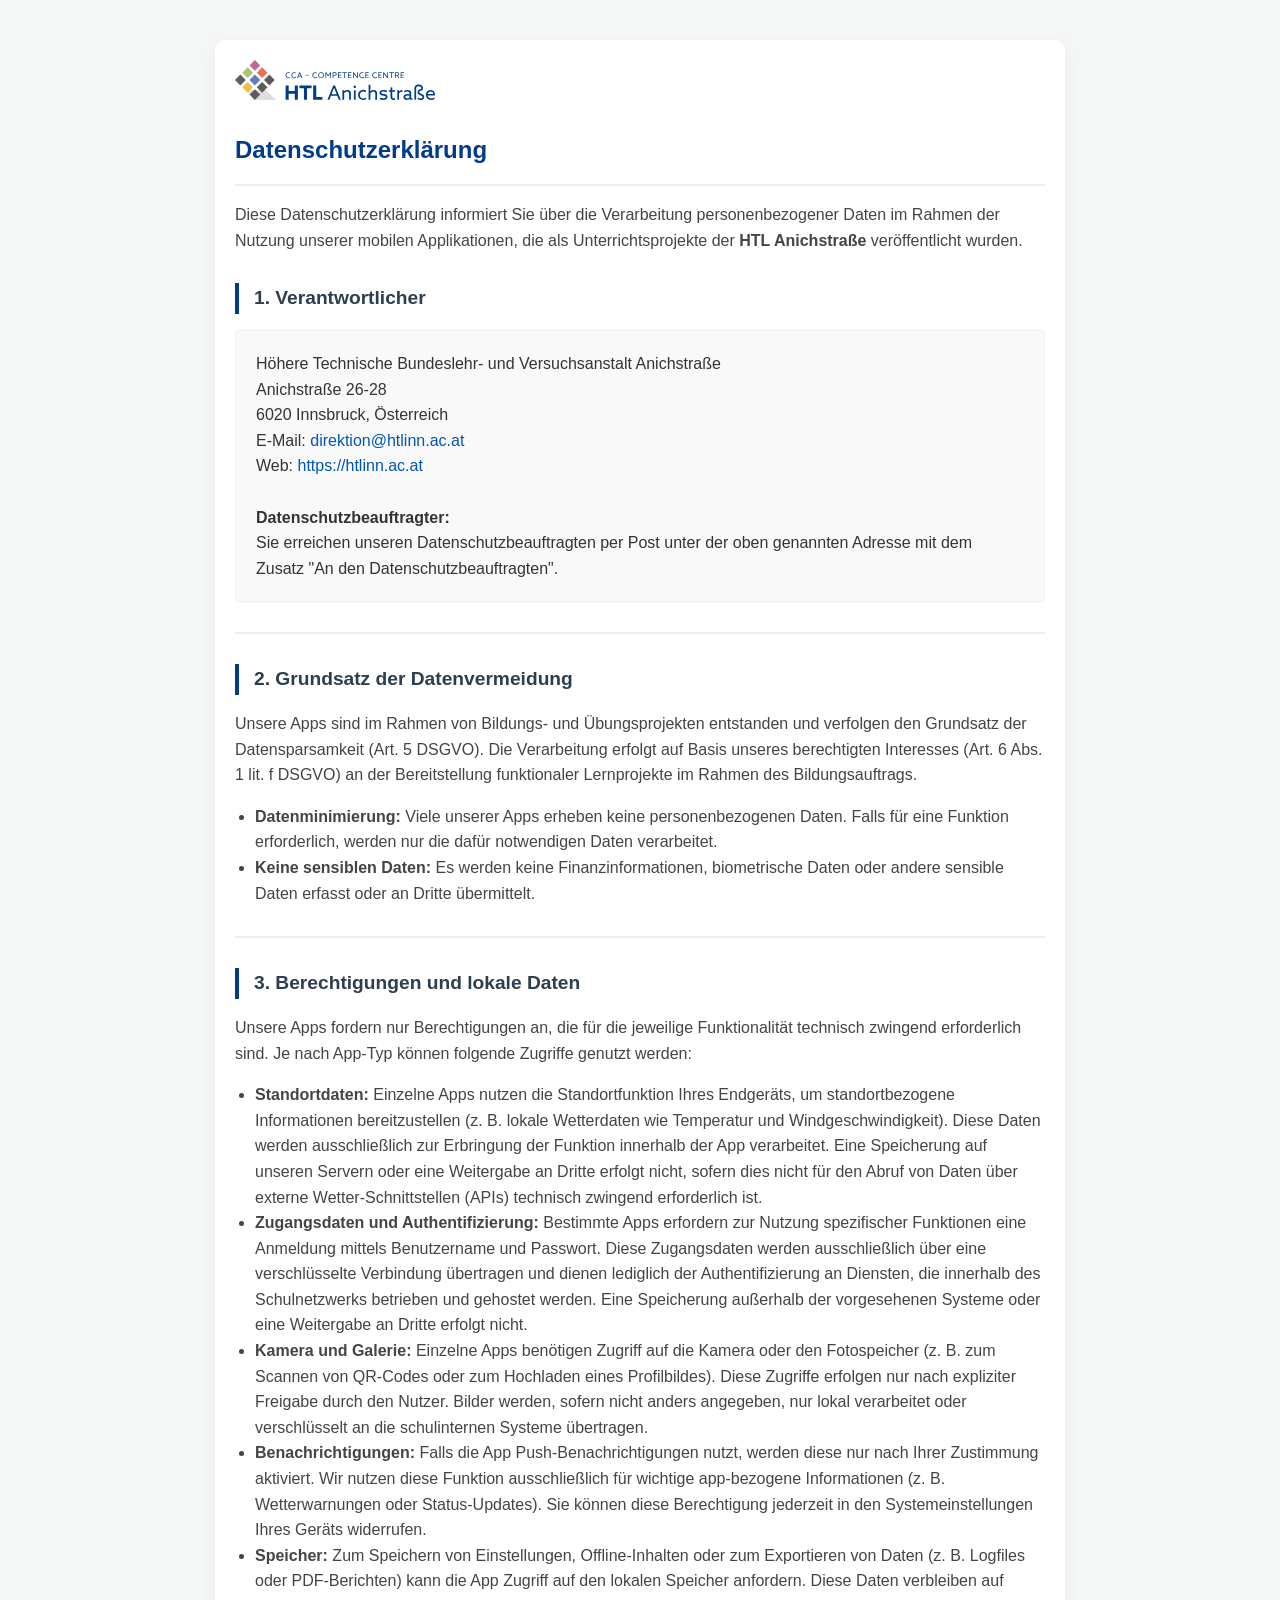
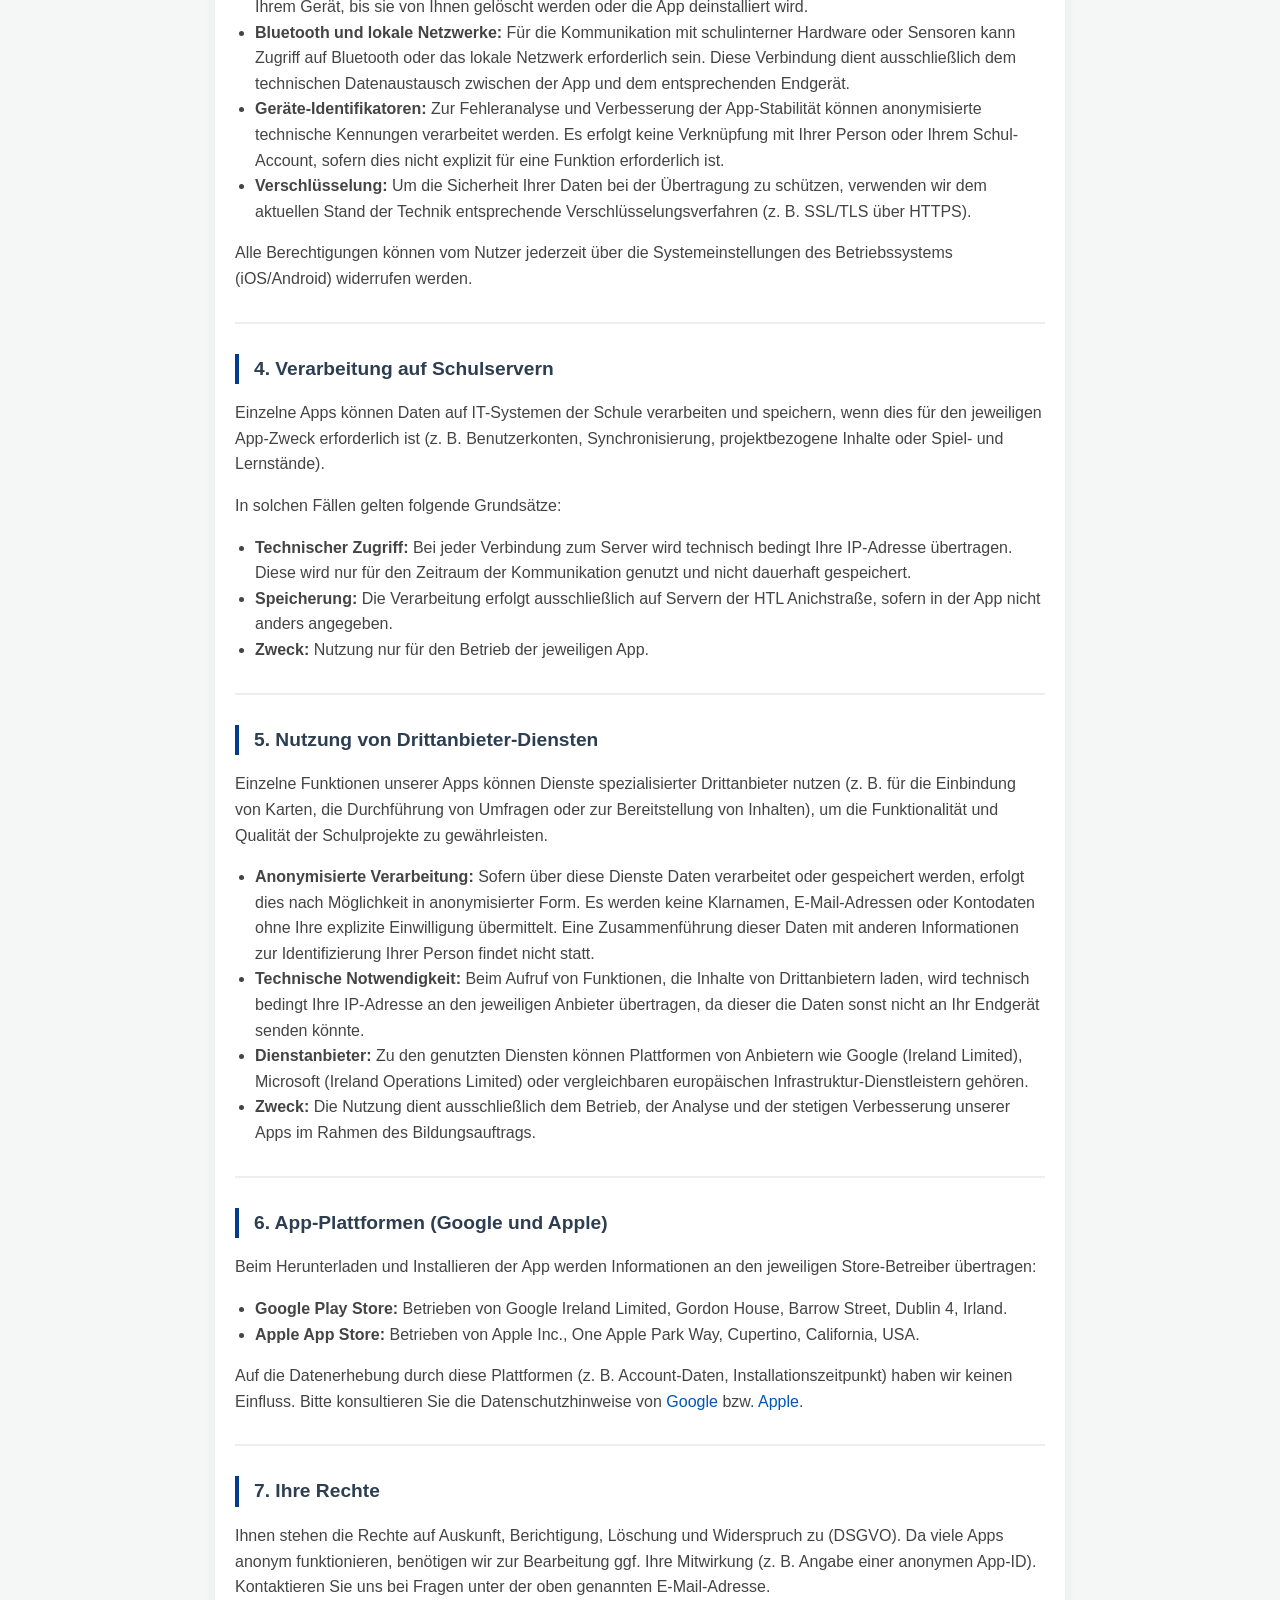
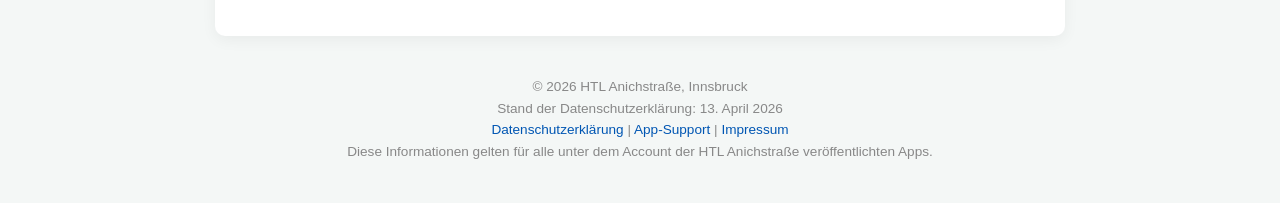
==== commit 914ffa2c: "Aktualisiere die Datenschutzerklärung mit detaillierten Informationen zu Berechtigungen und Datenver" ====
--- a/datenschutz/index.html
+++ b/datenschutz/index.html
@@ -47,11 +47,18 @@
     <hr class="section-divider">
 
     <h2>3. Berechtigungen und lokale Daten</h2>
-    <p>Zugriffe auf Gerätefunktionen (z. B. Kamera, lokaler Speicher) erfolgen <strong>ausschließlich lokal</strong> auf Ihrem Endgerät. Es findet kein Zugriff durch die Entwickler statt, sofern dies nicht explizit unter Punkt 4 aufgeführt ist.</p>
-    <p>Spezifische Funktionen:</p>
+    <p>Unsere Apps fordern nur Berechtigungen an, die für die jeweilige Funktionalität technisch zwingend erforderlich sind. Je nach App-Typ können folgende Zugriffe genutzt werden:</p>
     <ul>
         <li><strong>Standortdaten:</strong> Einzelne Apps nutzen die Standortfunktion Ihres Endgeräts, um standortbezogene Informationen bereitzustellen (z. B. lokale Wetterdaten wie Temperatur und Windgeschwindigkeit). Diese Daten werden ausschließlich zur Erbringung der Funktion innerhalb der App verarbeitet. Eine Speicherung auf unseren Servern oder eine Weitergabe an Dritte erfolgt nicht, sofern dies nicht für den Abruf von Daten über externe Wetter-Schnittstellen (APIs) technisch zwingend erforderlich ist.</li>
+        <li><strong>Zugangsdaten und Authentifizierung:</strong> Bestimmte Apps erfordern zur Nutzung spezifischer Funktionen eine Anmeldung mittels Benutzername und Passwort. Diese Zugangsdaten werden ausschließlich über eine verschlüsselte Verbindung übertragen und dienen lediglich der Authentifizierung an Diensten, die innerhalb des Schulnetzwerks betrieben und gehostet werden. Eine Speicherung außerhalb der vorgesehenen Systeme oder eine Weitergabe an Dritte erfolgt nicht.</li>
+        <li><strong>Kamera und Galerie:</strong> Einzelne Apps benötigen Zugriff auf die Kamera oder den Fotospeicher (z. B. zum Scannen von QR-Codes oder zum Hochladen eines Profilbildes). Diese Zugriffe erfolgen nur nach expliziter Freigabe durch den Nutzer. Bilder werden, sofern nicht anders angegeben, nur lokal verarbeitet oder verschlüsselt an die schulinternen Systeme übertragen.</li>
+        <li><strong>Benachrichtigungen:</strong> Falls die App Push-Benachrichtigungen nutzt, werden diese nur nach Ihrer Zustimmung aktiviert. Wir nutzen diese Funktion ausschließlich für wichtige app-bezogene Informationen (z. B. Wetterwarnungen oder Status-Updates). Sie können diese Berechtigung jederzeit in den Systemeinstellungen Ihres Geräts widerrufen.</li>
+        <li><strong>Speicher:</strong> Zum Speichern von Einstellungen, Offline-Inhalten oder zum Exportieren von Daten (z. B. Logfiles oder PDF-Berichten) kann die App Zugriff auf den lokalen Speicher anfordern. Diese Daten verbleiben auf Ihrem Gerät, bis sie von Ihnen gelöscht werden oder die App deinstalliert wird.</li>
+        <li><strong>Bluetooth und lokale Netzwerke:</strong> Für die Kommunikation mit schulinterner Hardware oder Sensoren kann Zugriff auf Bluetooth oder das lokale Netzwerk erforderlich sein. Diese Verbindung dient ausschließlich dem technischen Datenaustausch zwischen der App und dem entsprechenden Endgerät.</li>
+        <li><strong>Geräte-Identifikatoren:</strong> Zur Fehleranalyse und Verbesserung der App-Stabilität können anonymisierte technische Kennungen verarbeitet werden. Es erfolgt keine Verknüpfung mit Ihrer Person oder Ihrem Schul-Account, sofern dies nicht explizit für eine Funktion erforderlich ist.</li>
+        <li><strong>Verschlüsselung:</strong> Um die Sicherheit Ihrer Daten bei der Übertragung zu schützen, verwenden wir dem aktuellen Stand der Technik entsprechende Verschlüsselungsverfahren (z. B. SSL/TLS über HTTPS).</li>
     </ul>
+    <p>Alle Berechtigungen können vom Nutzer jederzeit über die Systemeinstellungen des Betriebssystems (iOS/Android) widerrufen werden.</p>
     <hr class="section-divider">
 
     <h2>4. Verarbeitung auf Schulservern</h2>
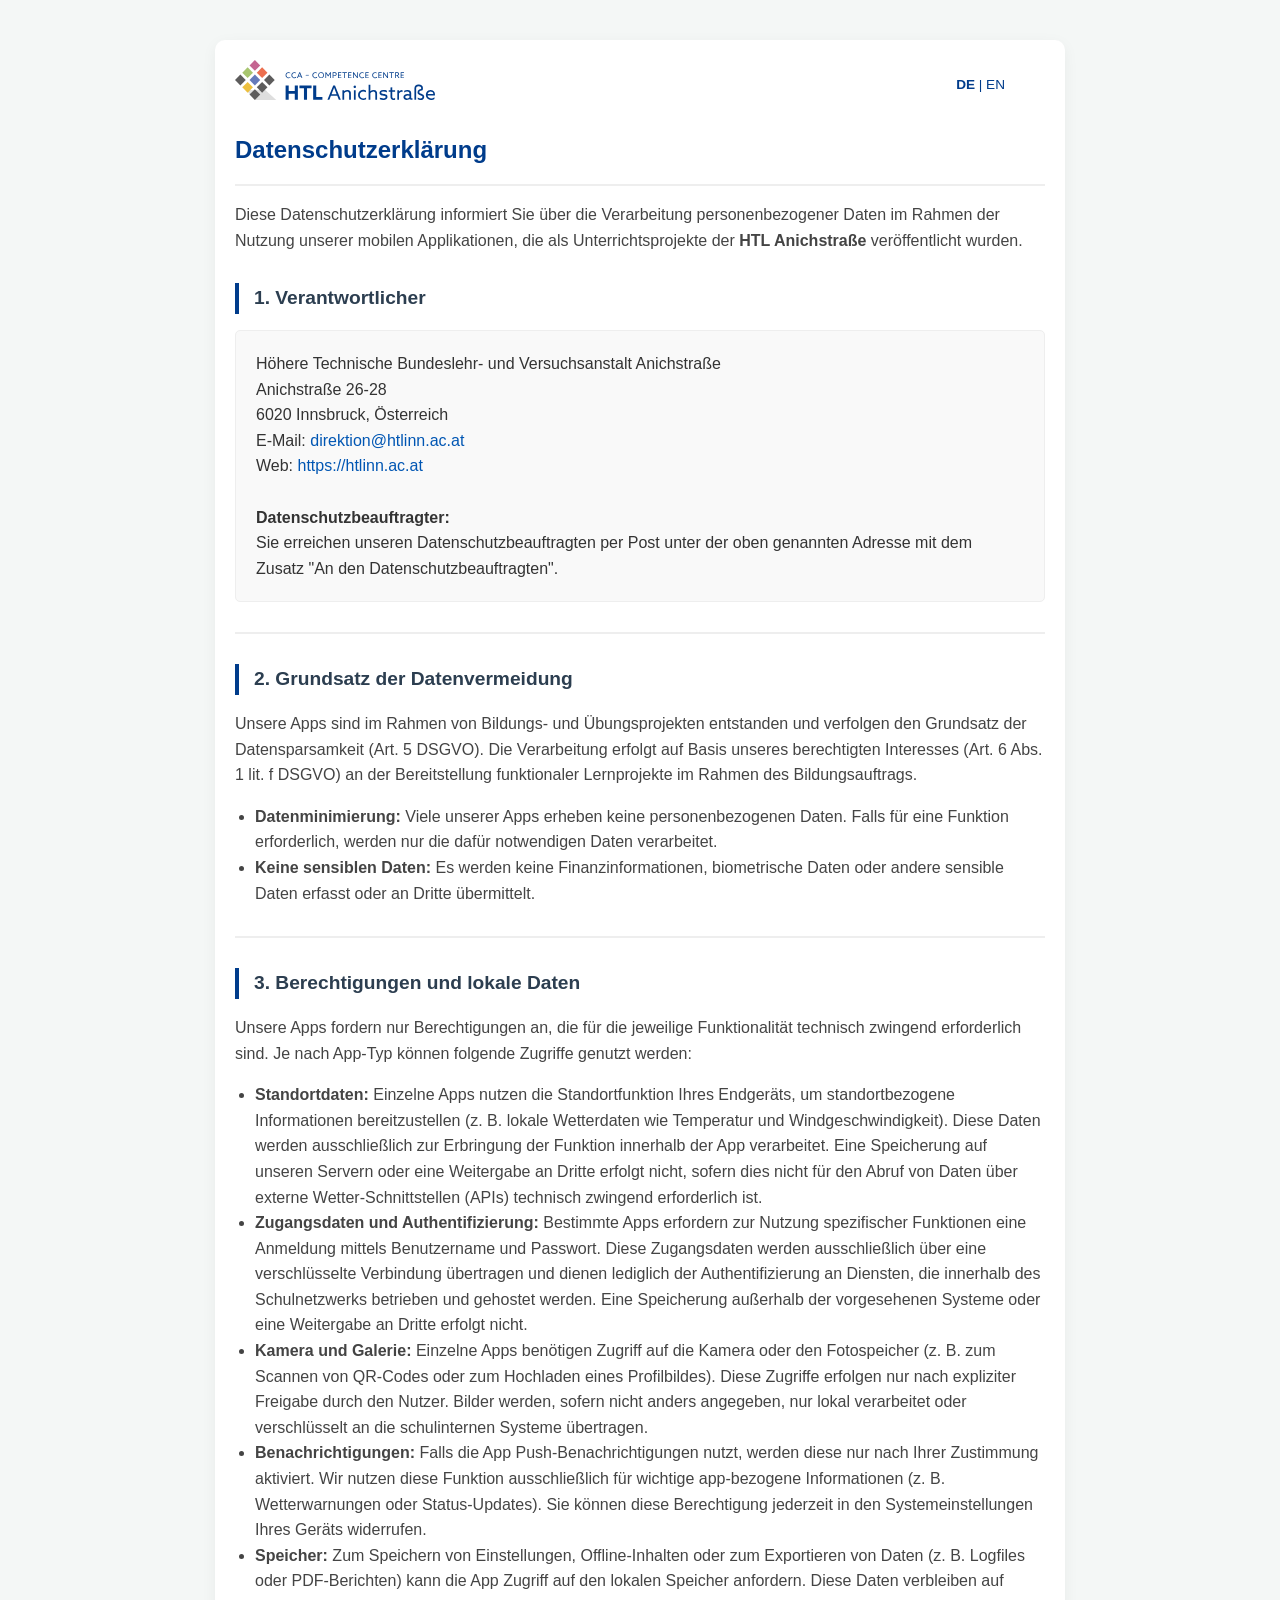
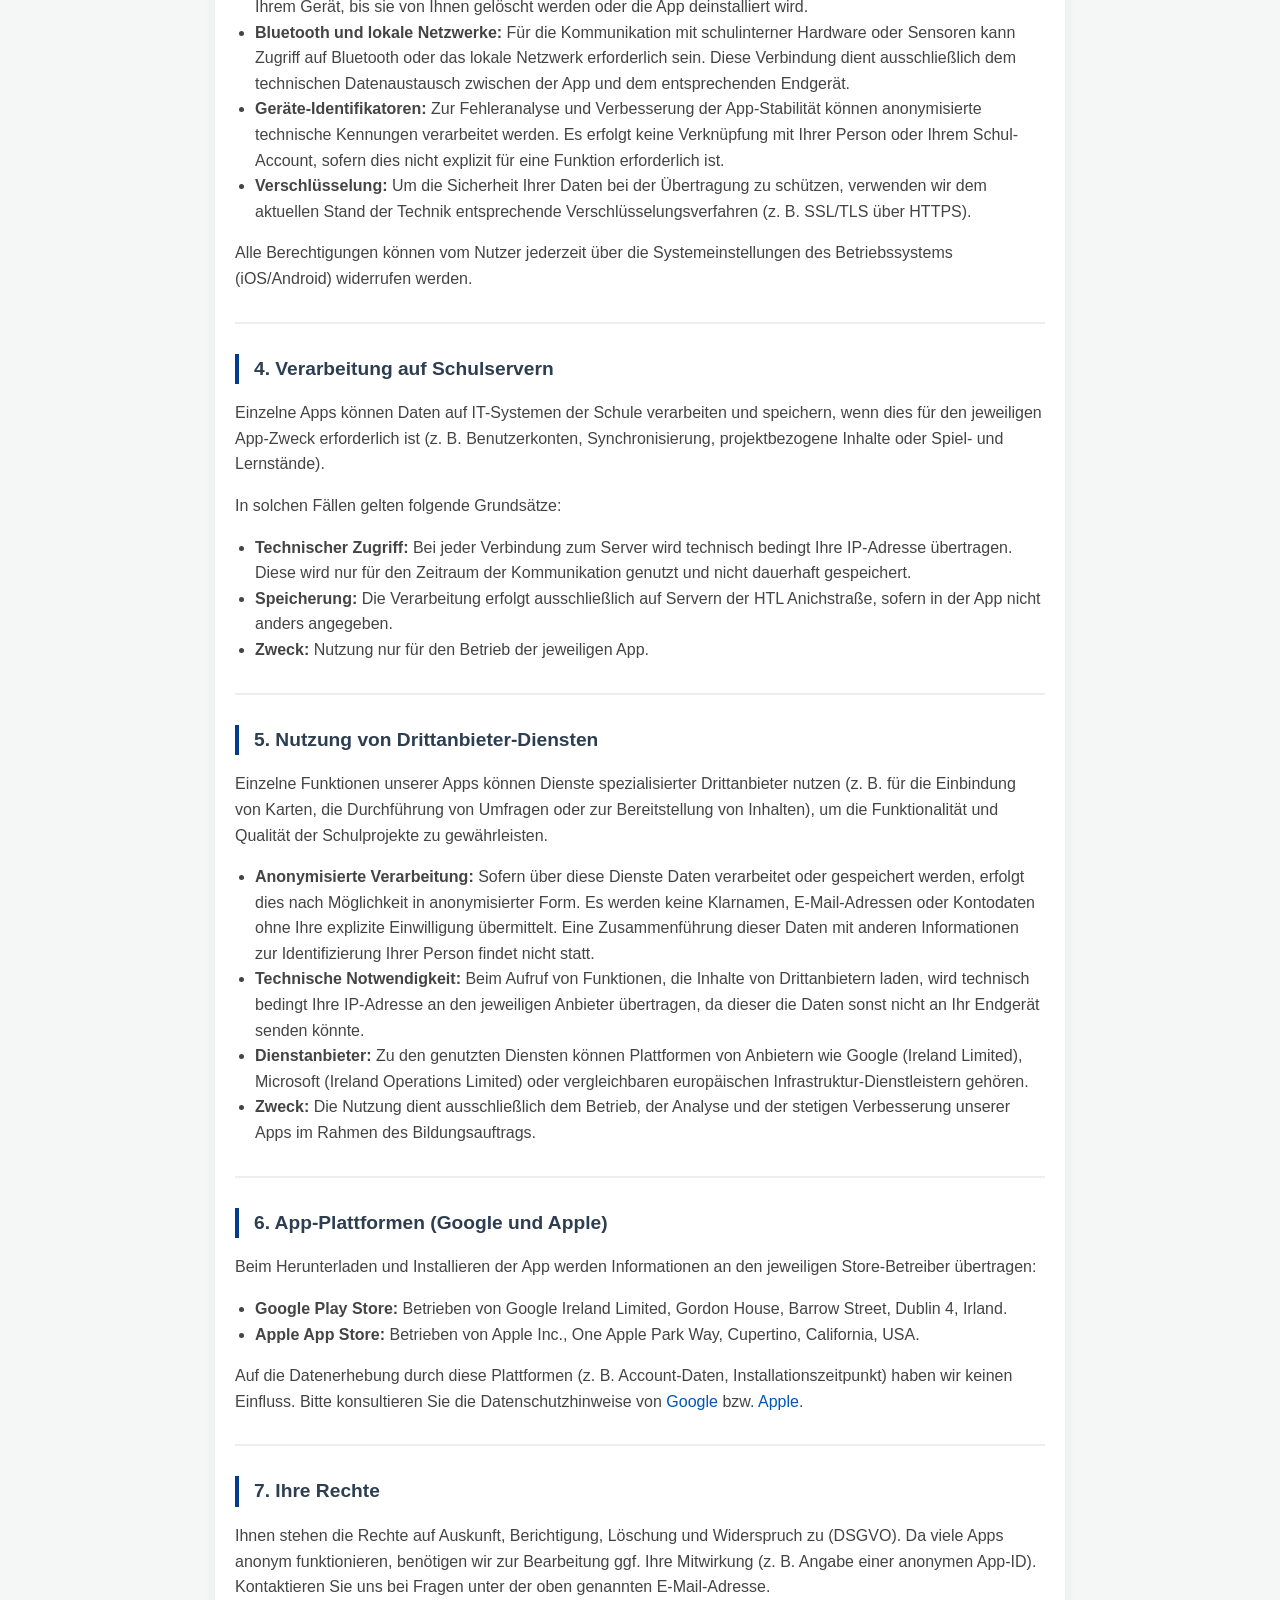
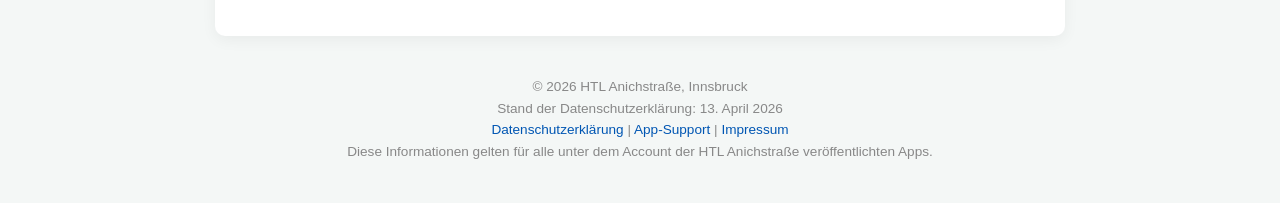
==== commit 65403691: "Add German and English versions of app project pages and support documentation - Created German inde" ====
--- a/datenschutz/index.html
+++ b/datenschutz/index.html
@@ -2,119 +2,9 @@
 <html lang="de">
 <head>
     <meta charset="UTF-8">
-    <meta name="viewport" content="width=device-width, initial-scale=1.0">
-    <link rel="icon" type="image/x-icon" href="/assets/icons/favicon.ico">
-    <link rel="stylesheet" href="/assets/styles/main.css">
-    <title>Datenschutzerklärung | HTL Anichstraße App-Projekte</title>
+    <meta http-equiv="refresh" content="0; url=/de/datenschutz/">
+    <script>window.location.replace('/de/datenschutz/');</script>
 </head>
 <body>
-    
-<div class="content-box">
-    <header class="site-header">
-        <img class="site-logo" src="/assets/images/htl-anichstrasse-logo.svg" alt="HTL Anichstraße Logo" />
-        <button class="burger-btn" aria-label="Menü öffnen" aria-expanded="false" aria-controls="main-nav">
-            <span></span><span></span><span></span>
-        </button>
-    </header>
-
-    <nav class="main-nav" id="main-nav" aria-hidden="true">
-        <a href="/">Home</a>
-        <a href="/datenschutz/">Datenschutzerklärung</a>
-        <a href="/support/">Support</a>
-    </nav>
-
-    <h1>Datenschutzerklärung</h1>
-    <p>Diese Datenschutzerklärung informiert Sie über die Verarbeitung personenbezogener Daten im Rahmen der Nutzung unserer mobilen Applikationen, die als Unterrichtsprojekte der <strong>HTL Anichstraße</strong> veröffentlicht wurden.</p>
-
-    <h2>1. Verantwortlicher</h2>
-    <div class="contact-info">
-        Höhere Technische Bundeslehr- und Versuchsanstalt Anichstraße<br>
-        Anichstraße 26-28<br>
-        6020 Innsbruck, Österreich<br>
-        E-Mail: <a href="mailto:direktion@htlinn.ac.at">direktion@htlinn.ac.at</a><br>
-        Web: <a href="https://htlinn.ac.at" target="_blank">https://htlinn.ac.at</a><br><br>
-        <strong>Datenschutzbeauftragter:</strong><br>
-        Sie erreichen unseren Datenschutzbeauftragten per Post unter der oben genannten Adresse mit dem Zusatz "An den Datenschutzbeauftragten".
-    </div>
-    <hr class="section-divider">
-
-    <h2>2. Grundsatz der Datenvermeidung</h2>
-    <p>Unsere Apps sind im Rahmen von Bildungs- und Übungsprojekten entstanden und verfolgen den Grundsatz der Datensparsamkeit (Art. 5 DSGVO). Die Verarbeitung erfolgt auf Basis unseres berechtigten Interesses (Art. 6 Abs. 1 lit. f DSGVO) an der Bereitstellung funktionaler Lernprojekte im Rahmen des Bildungsauftrags.</p>
-    <ul>
-        <li><strong>Datenminimierung:</strong> Viele unserer Apps erheben keine personenbezogenen Daten. Falls für eine Funktion erforderlich, werden nur die dafür notwendigen Daten verarbeitet.</li>
-        <li><strong>Keine sensiblen Daten:</strong> Es werden keine Finanzinformationen, biometrische Daten oder andere sensible Daten erfasst oder an Dritte übermittelt.</li>
-    </ul>
-    <hr class="section-divider">
-
-    <h2>3. Berechtigungen und lokale Daten</h2>
-    <p>Unsere Apps fordern nur Berechtigungen an, die für die jeweilige Funktionalität technisch zwingend erforderlich sind. Je nach App-Typ können folgende Zugriffe genutzt werden:</p>
-    <ul>
-        <li><strong>Standortdaten:</strong> Einzelne Apps nutzen die Standortfunktion Ihres Endgeräts, um standortbezogene Informationen bereitzustellen (z. B. lokale Wetterdaten wie Temperatur und Windgeschwindigkeit). Diese Daten werden ausschließlich zur Erbringung der Funktion innerhalb der App verarbeitet. Eine Speicherung auf unseren Servern oder eine Weitergabe an Dritte erfolgt nicht, sofern dies nicht für den Abruf von Daten über externe Wetter-Schnittstellen (APIs) technisch zwingend erforderlich ist.</li>
-        <li><strong>Zugangsdaten und Authentifizierung:</strong> Bestimmte Apps erfordern zur Nutzung spezifischer Funktionen eine Anmeldung mittels Benutzername und Passwort. Diese Zugangsdaten werden ausschließlich über eine verschlüsselte Verbindung übertragen und dienen lediglich der Authentifizierung an Diensten, die innerhalb des Schulnetzwerks betrieben und gehostet werden. Eine Speicherung außerhalb der vorgesehenen Systeme oder eine Weitergabe an Dritte erfolgt nicht.</li>
-        <li><strong>Kamera und Galerie:</strong> Einzelne Apps benötigen Zugriff auf die Kamera oder den Fotospeicher (z. B. zum Scannen von QR-Codes oder zum Hochladen eines Profilbildes). Diese Zugriffe erfolgen nur nach expliziter Freigabe durch den Nutzer. Bilder werden, sofern nicht anders angegeben, nur lokal verarbeitet oder verschlüsselt an die schulinternen Systeme übertragen.</li>
-        <li><strong>Benachrichtigungen:</strong> Falls die App Push-Benachrichtigungen nutzt, werden diese nur nach Ihrer Zustimmung aktiviert. Wir nutzen diese Funktion ausschließlich für wichtige app-bezogene Informationen (z. B. Wetterwarnungen oder Status-Updates). Sie können diese Berechtigung jederzeit in den Systemeinstellungen Ihres Geräts widerrufen.</li>
-        <li><strong>Speicher:</strong> Zum Speichern von Einstellungen, Offline-Inhalten oder zum Exportieren von Daten (z. B. Logfiles oder PDF-Berichten) kann die App Zugriff auf den lokalen Speicher anfordern. Diese Daten verbleiben auf Ihrem Gerät, bis sie von Ihnen gelöscht werden oder die App deinstalliert wird.</li>
-        <li><strong>Bluetooth und lokale Netzwerke:</strong> Für die Kommunikation mit schulinterner Hardware oder Sensoren kann Zugriff auf Bluetooth oder das lokale Netzwerk erforderlich sein. Diese Verbindung dient ausschließlich dem technischen Datenaustausch zwischen der App und dem entsprechenden Endgerät.</li>
-        <li><strong>Geräte-Identifikatoren:</strong> Zur Fehleranalyse und Verbesserung der App-Stabilität können anonymisierte technische Kennungen verarbeitet werden. Es erfolgt keine Verknüpfung mit Ihrer Person oder Ihrem Schul-Account, sofern dies nicht explizit für eine Funktion erforderlich ist.</li>
-        <li><strong>Verschlüsselung:</strong> Um die Sicherheit Ihrer Daten bei der Übertragung zu schützen, verwenden wir dem aktuellen Stand der Technik entsprechende Verschlüsselungsverfahren (z. B. SSL/TLS über HTTPS).</li>
-    </ul>
-    <p>Alle Berechtigungen können vom Nutzer jederzeit über die Systemeinstellungen des Betriebssystems (iOS/Android) widerrufen werden.</p>
-    <hr class="section-divider">
-
-    <h2>4. Verarbeitung auf Schulservern</h2>
-    <p>Einzelne Apps können Daten auf IT-Systemen der Schule verarbeiten und speichern, wenn dies für den jeweiligen App-Zweck erforderlich ist (z. B. Benutzerkonten, Synchronisierung, projektbezogene Inhalte oder Spiel- und Lernstände).</p>
-    <p>In solchen Fällen gelten folgende Grundsätze:</p>
-    <ul>
-        <li><strong>Technischer Zugriff:</strong> Bei jeder Verbindung zum Server wird technisch bedingt Ihre IP-Adresse übertragen. Diese wird nur für den Zeitraum der Kommunikation genutzt und nicht dauerhaft gespeichert.</li>
-        <li><strong>Speicherung:</strong> Die Verarbeitung erfolgt ausschließlich auf Servern der HTL Anichstraße, sofern in der App nicht anders angegeben.</li>
-        <li><strong>Zweck:</strong> Nutzung nur für den Betrieb der jeweiligen App.</li>
-    </ul>
-    <hr class="section-divider">
-
-    <h2>5. Nutzung von Drittanbieter-Diensten</h2>
-    <p>Einzelne Funktionen unserer Apps können Dienste spezialisierter Drittanbieter nutzen (z. B. für die Einbindung von Karten, die Durchführung von Umfragen oder zur Bereitstellung von Inhalten), um die Funktionalität und Qualität der Schulprojekte zu gewährleisten.</p>
-    <ul>
-        <li><strong>Anonymisierte Verarbeitung:</strong> Sofern über diese Dienste Daten verarbeitet oder gespeichert werden, erfolgt dies nach Möglichkeit in anonymisierter Form. Es werden keine Klarnamen, E-Mail-Adressen oder Kontodaten ohne Ihre explizite Einwilligung übermittelt. Eine Zusammenführung dieser Daten mit anderen Informationen zur Identifizierung Ihrer Person findet nicht statt.</li>
-        <li><strong>Technische Notwendigkeit:</strong> Beim Aufruf von Funktionen, die Inhalte von Drittanbietern laden, wird technisch bedingt Ihre IP-Adresse an den jeweiligen Anbieter übertragen, da dieser die Daten sonst nicht an Ihr Endgerät senden könnte.</li>
-        <li><strong>Dienstanbieter:</strong> Zu den genutzten Diensten können Plattformen von Anbietern wie Google (Ireland Limited), Microsoft (Ireland Operations Limited) oder vergleichbaren europäischen Infrastruktur-Dienstleistern gehören.</li>
-        <li><strong>Zweck:</strong> Die Nutzung dient ausschließlich dem Betrieb, der Analyse und der stetigen Verbesserung unserer Apps im Rahmen des Bildungsauftrags.</li>
-    </ul>
-    <hr class="section-divider">
-
-    <h2>6. App-Plattformen (Google und Apple)</h2>
-    <p>Beim Herunterladen und Installieren der App werden Informationen an den jeweiligen Store-Betreiber übertragen:</p>
-    <ul>
-        <li><strong>Google Play Store:</strong> Betrieben von Google Ireland Limited, Gordon House, Barrow Street, Dublin 4, Irland.</li>
-        <li><strong>Apple App Store:</strong> Betrieben von Apple Inc., One Apple Park Way, Cupertino, California, USA.</li>
-    </ul>
-    <p>Auf die Datenerhebung durch diese Plattformen (z. B. Account-Daten, Installationszeitpunkt) haben wir keinen Einfluss. Bitte konsultieren Sie die Datenschutzhinweise von <a href="https://policies.google.com/privacy" target="_blank">Google</a> bzw. <a href="https://www.apple.com/legal/privacy/de-ww/" target="_blank">Apple</a>.</p>
-    <hr class="section-divider">
-
-    <h2>7. Ihre Rechte</h2>
-    <p>Ihnen stehen die Rechte auf Auskunft, Berichtigung, Löschung und Widerspruch zu (DSGVO). Da viele Apps anonym funktionieren, benötigen wir zur Bearbeitung ggf. Ihre Mitwirkung (z. B. Angabe einer anonymen App-ID). Kontaktieren Sie uns bei Fragen unter der oben genannten E-Mail-Adresse.</p>
-</div>
-
-<footer>
-    &copy; <span id="current-year"></span> HTL Anichstraße, Innsbruck<br>
-    Stand der Datenschutzerklärung: 13. April 2026<br>
-    <a href="/datenschutz/">Datenschutzerklärung</a> | 
-    <a href="/support/">App-Support</a> | 
-    <a href="https://htlinn.ac.at/impressum">Impressum</a><br>
-    Diese Informationen gelten für alle unter dem Account der HTL Anichstraße veröffentlichten Apps.
-</footer>
-
-<script>
-    document.getElementById("current-year").textContent = new Date().getFullYear();
-
-    var burgerBtn = document.querySelector(".burger-btn");
-    var mainNav = document.getElementById("main-nav");
-    burgerBtn.addEventListener("click", function () {
-        var isOpen = mainNav.classList.toggle("is-open");
-        burgerBtn.classList.toggle("is-open", isOpen);
-        burgerBtn.setAttribute("aria-expanded", isOpen);
-        mainNav.setAttribute("aria-hidden", !isOpen);
-    });
-</script>
-
 </body>
 </html>
